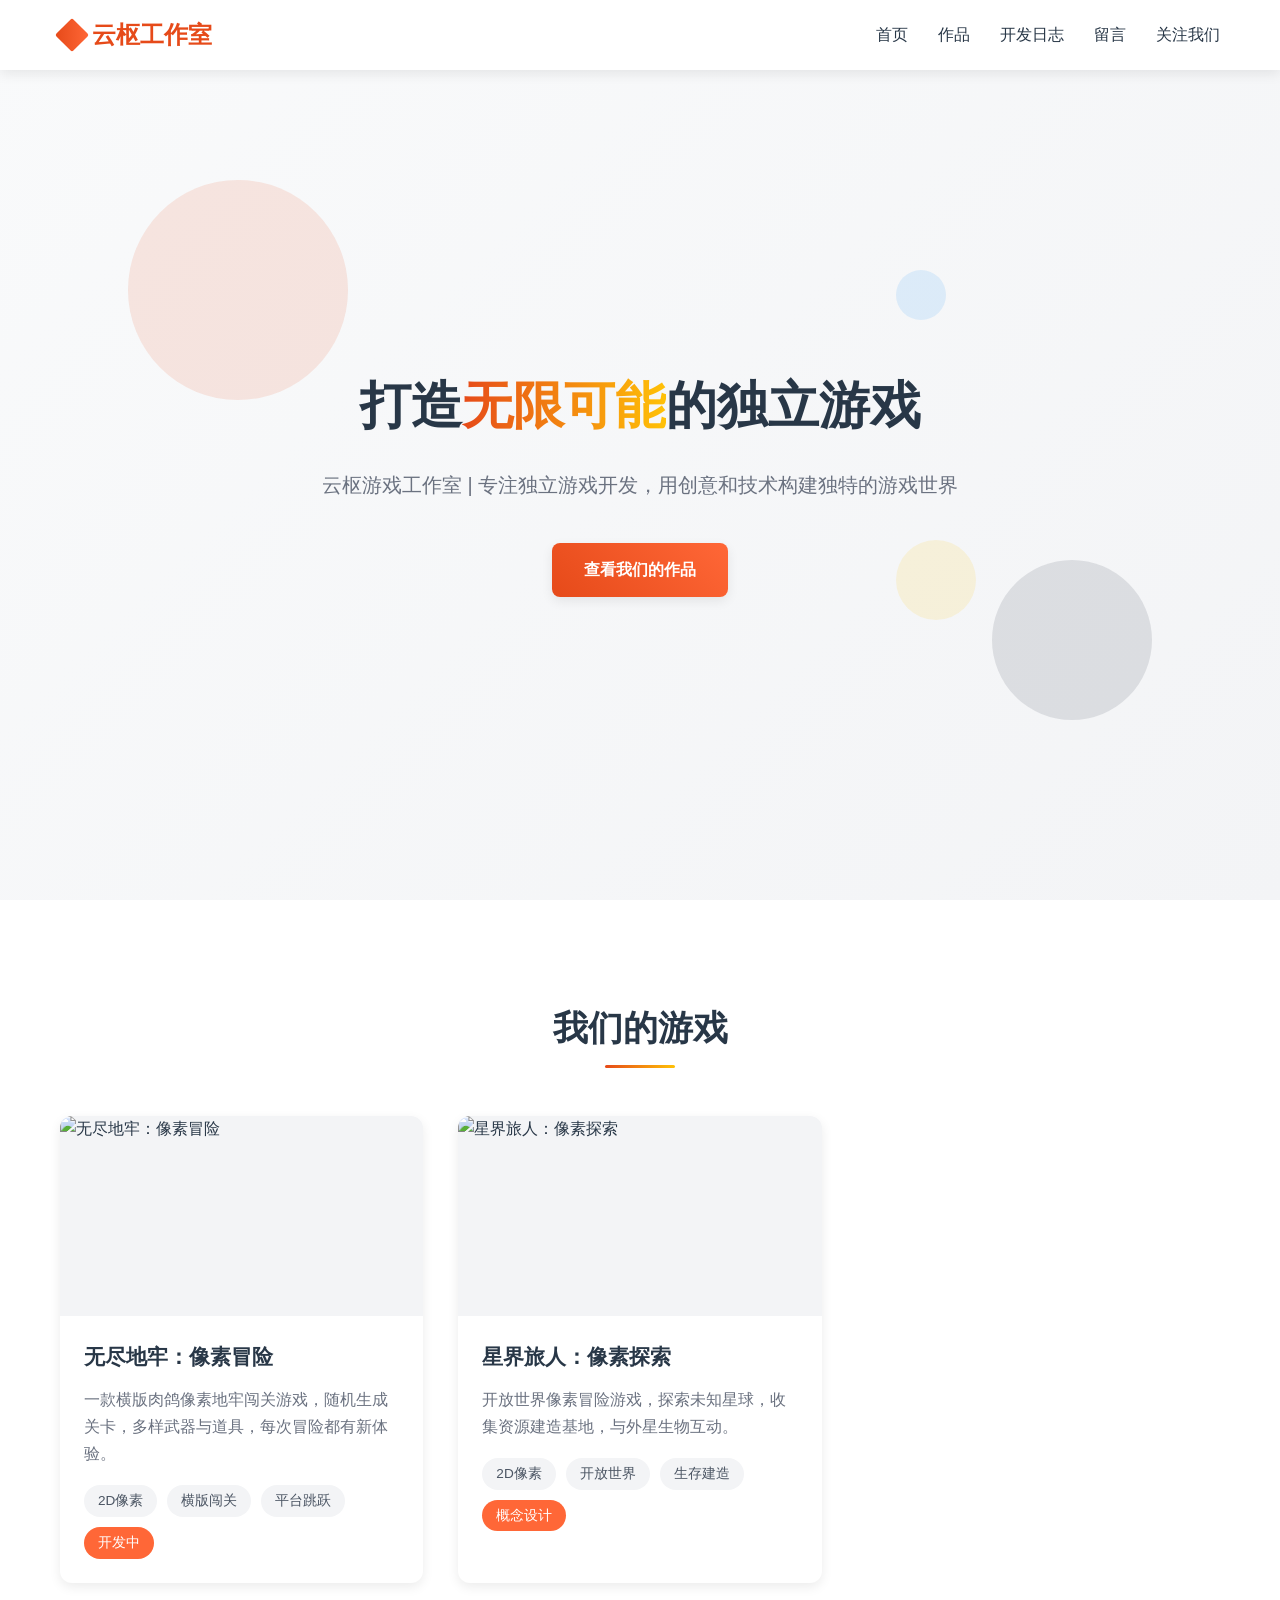
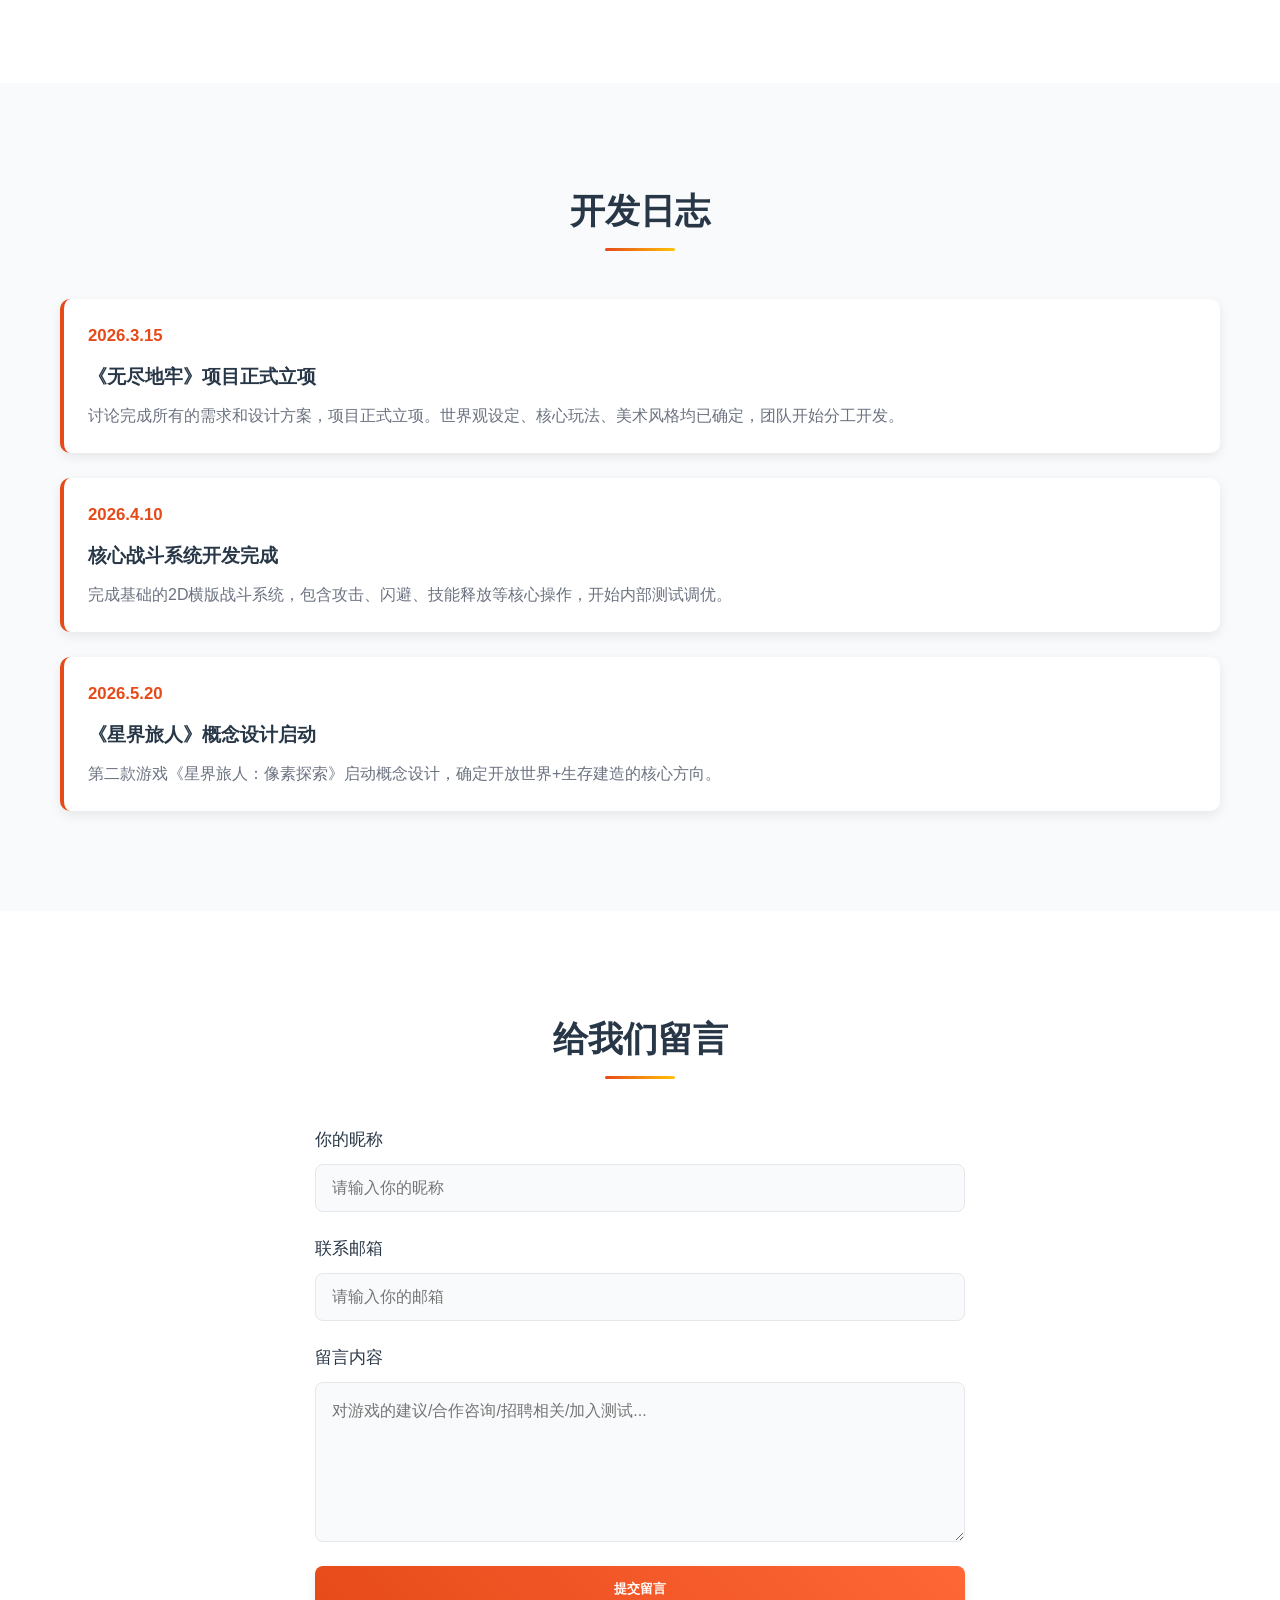
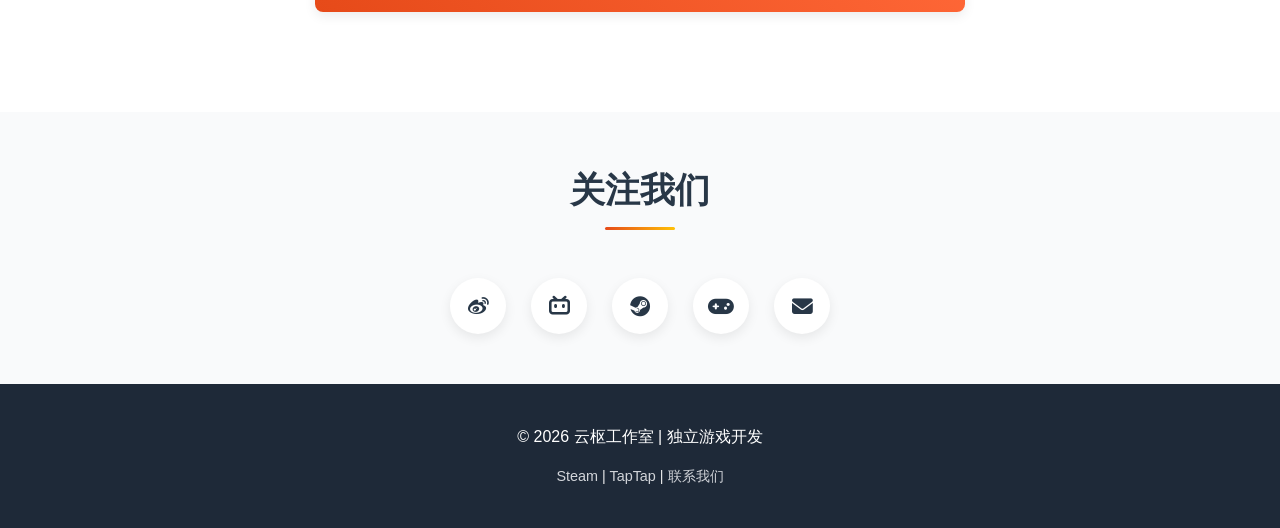
==== index.html @ 40ec86c4 "网站初始框架" ====
<!DOCTYPE html>
<html lang="zh-CN">
<head>
    <meta charset="UTF-8">
    <meta name="viewport" content="width=device-width, initial-scale=1.0">
    <title>云枢游戏工作室</title>
    <!-- 基础样式 + 动效 + 响应式 -->
    <style>
        /* ===================== 1. 通用重置 & 工具类 ===================== */
        * {
            margin: 0;
            padding: 0;
            box-sizing: border-box;
            font-family: 'Inter', 'PingFang SC', 'Microsoft YaHei', sans-serif;
            scroll-behavior: smooth;
        }

        /* 通用工具类 - 便于快速复用 */
        .text-center { text-align: center; }
        .flex-center { display: flex; align-items: center; justify-content: center; }
        .flex-between { display: flex; align-items: center; justify-content: space-between; }
        .gap-8 { gap: 8px; }
        .gap-16 { gap: 16px; }
        .gap-20 { gap: 20px; }
        .gap-30 { gap: 30px; }
        .py-50 { padding: 50px 0; }
        .py-100 { padding: 100px 0; }

        /* ===================== 2. 颜色系统（模块化变量） ===================== */
        :root {
            /* 主色：像素风深灰蓝（更现代） */
            --primary: #283747;
            --primary-light: #394b60;
            --primary-dark: #1e2938;
            
            /* 强调色：珊瑚红（像素风，更柔和不刺眼） */
            --secondary: #e64a19;
            --secondary-light: #ff6737;
            --secondary-dark: #c43a0d;
            
            /* 辅助色（像素风点缀） */
            --accent-yellow: #ffc107;
            --accent-blue: #2196f3;
            
            /* 中性色（梯度更细腻） */
            --light-100: #f9fafb;
            --light-200: #f3f4f6;
            --light-300: #e5e7eb;
            --gray-400: #9ca3af;
            --gray-500: #6b7280;
            --gray-600: #4b5563;
            
            /* 动效 & 阴影 */
            --shadow-sm: 0 2px 8px rgba(0,0,0,0.06);
            --shadow-md: 0 4px 12px rgba(0,0,0,0.08);
            --shadow-lg: 0 8px 24px rgba(0,0,0,0.12);
            --shadow-xl: 0 12px 32px rgba(0,0,0,0.15);
            --transition-fast: all 0.2s cubic-bezier(0.4, 0, 0.2, 1);
            --transition-normal: all 0.3s cubic-bezier(0.4, 0, 0.2, 1);
            --transition-slow: all 0.5s cubic-bezier(0.4, 0, 0.2, 1);
            
            /* 导航栏高度（统一管理） */
            --navbar-height: 70px;
            --navbar-height-scrolled: 60px;
        }

        /* ===================== 3. 基础样式 ===================== */
        body {
            background-color: var(--light-100);
            color: var(--primary);
            line-height: 1.6;
            position: relative;
        }

        a {
            text-decoration: none;
            color: inherit;
            transition: var(--transition-normal);
        }

        .container {
            max-width: 1200px;
            margin: 0 auto;
            padding: 0 20px;
        }

        /* ===================== 4. 导航栏（增强动效） ===================== */
        header nav {
            position: fixed;
            top: 0;
            width: 100%;
            background-color: rgba(255,255,255,0.95);
            backdrop-filter: blur(8px);
            z-index: 999;
            box-shadow: var(--shadow-md);
            height: var(--navbar-height);
            transition: var(--transition-normal);
        }

        nav.scrolled {
            height: var(--navbar-height-scrolled);
            background-color: rgba(255,255,255,0.98);
            box-shadow: var(--shadow-lg);
        }

        .nav-container {
            height: 100%;
            flex-wrap: wrap;
        }

        .logo {
            font-size: 1.5rem;
            font-weight: 700;
            color: var(--secondary);
            display: flex;
            align-items: center;
            gap: 8px;
        }

        /* Logo动效增强：旋转+缩放+颜色渐变 */
        .logo::before {
            content: "";
            display: inline-block;
            width: 24px;
            height: 24px;
            background: linear-gradient(45deg, var(--secondary), var(--secondary-light));
            transform: rotate(45deg);
            transition: var(--transition-slow);
            border-radius: 2px; /* 像素风圆角 */
        }

        .logo:hover::before {
            transform: rotate(90deg) scale(1.15);
            box-shadow: 0 0 10px rgba(230,74,25,0.3);
        }

        .nav-links {
            display: flex;
            gap: 30px;
        }

        .nav-links a {
            font-weight: 500;
            position: relative;
            padding: 4px 0;
        }

        /* 导航链接下划线动效增强 */
        .nav-links a::after {
            content: "";
            position: absolute;
            bottom: -4px;
            left: 0;
            width: 0;
            height: 2px;
            background: linear-gradient(90deg, var(--secondary), var(--accent-yellow));
            transition: var(--transition-normal);
            border-radius: 1px;
        }

        .nav-links a:hover::after {
            width: 100%;
        }

        .menu-toggle {
            display: none;
            font-size: 1.5rem;
            cursor: pointer;
            color: var(--primary);
            transition: var(--transition-fast);
        }

        .menu-toggle:hover {
            color: var(--secondary);
            transform: scale(1.1);
        }

        /* ===================== 5. 英雄区（像素粒子背景+增强动效） ===================== */
        .hero {
            height: 100vh;
            flex-direction: column;
            text-align: center;
            padding-top: var(--navbar-height);
            background: linear-gradient(135deg, var(--light-100) 0%, var(--light-200) 100%);
            position: relative;
            overflow: hidden;
        }

        /* 像素粒子背景（动效增强） */
        .hero::before, .hero::after, .hero .pixel-dot {
            content: "";
            position: absolute;
            border-radius: 50%;
            animation: float 8s ease-in-out infinite;
            opacity: 0.12;
        }

        .hero::before {
            width: 220px;
            height: 220px;
            background-color: var(--secondary);
            top: 20%;
            left: 10%;
        }

        .hero::after {
            width: 160px;
            height: 160px;
            background-color: var(--primary);
            bottom: 20%;
            right: 10%;
            animation-duration: 10s;
            animation-direction: reverse;
        }

        /* 新增像素点装饰 */
        .hero .pixel-dot {
            width: 80px;
            height: 80px;
            background-color: var(--accent-yellow);
            top: 60%;
            left: 70%;
            animation-duration: 7s;
        }

        .hero .pixel-dot:nth-child(2) {
            width: 50px;
            height: 50px;
            background-color: var(--accent-blue);
            top: 30%;
            right: 20%;
            animation-duration: 9s;
        }

        @keyframes float {
            0%, 100% { transform: translateY(0) rotate(0deg); }
            50% { transform: translateY(-25px) rotate(5deg); }
        }

        .hero-content {
            max-width: 800px;
            z-index: 1;
            animation: fadeUp 1.2s ease-out;
            padding: 0 20px;
        }

        @keyframes fadeUp {
            from { opacity: 0; transform: translateY(40px); }
            to { opacity: 1; transform: translateY(0); }
        }

        .hero h1 {
            font-size: 3.2rem;
            margin-bottom: 20px;
            color: var(--primary);
            position: relative;
        }

        /* 标题文字渐变 */
        .hero h1 span {
            background: linear-gradient(90deg, var(--secondary), var(--accent-yellow));
            -webkit-background-clip: text;
            background-clip: text;
            color: transparent;
        }

        .hero p {
            font-size: 1.25rem;
            color: var(--gray-500);
            margin-bottom: 40px;
            line-height: 1.8;
        }

        /* 按钮动效增强（脉冲+3D hover） */
        .btn {
            display: inline-block;
            padding: 14px 32px;
            background: linear-gradient(45deg, var(--secondary), var(--secondary-light));
            color: white;
            border-radius: 8px;
            font-weight: 600;
            box-shadow: var(--shadow-md);
            transition: var(--transition-normal);
            border: none;
            cursor: pointer;
            position: relative;
            overflow: hidden;
        }

        /* 按钮脉冲动效（可选激活） */
        .btn.pulse {
            animation: pulse 2s infinite;
        }

        @keyframes pulse {
            0% { box-shadow: 0 0 0 0 rgba(230,74,25,0.4); }
            70% { box-shadow: 0 0 0 15px rgba(230,74,25,0); }
            100% { box-shadow: 0 0 0 0 rgba(230,74,25,0); }
        }

        .btn:hover {
            transform: translateY(-4px) scale(1.02);
            box-shadow: var(--shadow-xl);
            background: linear-gradient(45deg, var(--secondary-dark), var(--secondary));
        }

        .btn:active {
            transform: translateY(-2px);
            box-shadow: var(--shadow-lg);
        }

        /* ===================== 6. 作品展示（3D卡片动效） ===================== */
        .works {
            background-color: white;
        }

        .section-title {
            text-align: center;
            margin-bottom: 60px;
            font-size: 2.2rem;
            position: relative;
            color: var(--primary);
        }

        .section-title::after {
            content: "";
            position: absolute;
            bottom: -12px;
            left: 50%;
            transform: translateX(-50%);
            width: 70px;
            height: 3px;
            background: linear-gradient(90deg, var(--secondary), var(--accent-yellow));
            border-radius: 2px;
        }

        .works-grid {
            display: grid;
            grid-template-columns: repeat(auto-fill, minmax(350px, 1fr));
            gap: 35px;
        }

        /* 3D卡片hover动效 */
        .work-card {
            background-color: white;
            border-radius: 12px;
            overflow: hidden;
            box-shadow: var(--shadow-md);
            transition: var(--transition-slow);
            cursor: pointer;
            transform-style: preserve-3d;
            perspective: 1000px;
        }

        .work-card:hover {
            transform: translateY(-10px) rotateY(5deg) rotateX(2deg);
            box-shadow: var(--shadow-xl);
        }

        .work-img {
            width: 100%;
            height: 200px;
            background-color: var(--light-200);
            overflow: hidden;
            position: relative;
        }

        .work-img img {
            width: 100%;
            height: 100%;
            object-fit: cover;
            transition: var(--transition-slow);
        }

        .work-card:hover .work-img img {
            transform: scale(1.08) rotate(1deg);
        }

        /* 图片悬停遮罩 */
        .work-img::after {
            content: "";
            position: absolute;
            top: 0;
            left: 0;
            width: 100%;
            height: 100%;
            background: linear-gradient(to bottom, transparent 0%, rgba(0,0,0,0.1) 100%);
            opacity: 0;
            transition: var(--transition-normal);
        }

        .work-card:hover .work-img::after {
            opacity: 1;
        }

        .work-info {
            padding: 24px;
        }

        .work-info h3 {
            font-size: 1.3rem;
            margin-bottom: 12px;
            color: var(--primary);
        }

        .work-info p {
            color: var(--gray-500);
            margin-bottom: 18px;
            line-height: 1.7;
        }

        .work-tags {
            display: flex;
            gap: 10px;
            flex-wrap: wrap;
        }

        .tag {
            padding: 5px 14px;
            background-color: var(--light-200);
            border-radius: 20px;
            font-size: 0.85rem;
            color: var(--gray-600);
            transition: var(--transition-fast);
        }

        .tag.active {
            background-color: var(--secondary-light);
            color: white;
        }

        .work-card:hover .tag {
            background-color: var(--light-300);
        }

        .work-card:hover .tag.active {
            background-color: var(--secondary);
        }

        /* ===================== 7. 模态框（缩放+淡入动效） ===================== */
        .modal {
            position: fixed;
            top: 0;
            left: 0;
            width: 100%;
            height: 100%;
            background-color: rgba(0,0,0,0.85);
            z-index: 1000;
            display: none;
            align-items: center;
            justify-content: center;
            padding: 20px;
            backdrop-filter: blur(2px);
        }

        .modal.active {
            display: flex;
            animation: fadeIn 0.4s ease-out;
        }

        @keyframes fadeIn {
            from { opacity: 0; }
            to { opacity: 1; }
        }

        .modal-content {
            background-color: white;
            border-radius: 12px;
            max-width: 900px;
            width: 100%;
            max-height: 90vh;
            overflow-y: auto;
            padding: 30px;
            position: relative;
            transform: scale(0.95);
            opacity: 0;
            transition: var(--transition-normal);
        }

        .modal.active .modal-content {
            transform: scale(1);
            opacity: 1;
        }

        .close-modal {
            position: absolute;
            top: 20px;
            right: 20px;
            font-size: 1.5rem;
            cursor: pointer;
            color: var(--gray-500);
            transition: var(--transition-fast);
            width: 36px;
            height: 36px;
            border-radius: 50%;
            display: flex;
            align-items: center;
            justify-content: center;
        }

        .close-modal:hover {
            color: white;
            background-color: var(--secondary);
            transform: rotate(90deg) scale(1.1);
        }

        .modal-header {
            margin-bottom: 20px;
            padding-bottom: 10px;
            border-bottom: 1px solid var(--light-300);
        }

        .modal-body {
            display: grid;
            grid-template-columns: 1fr 1fr;
            gap: 30px;
            margin-bottom: 20px;
        }

        .modal-img {
            width: 100%;
            height: 300px;
            border-radius: 8px;
            overflow: hidden;
            box-shadow: var(--shadow-md);
        }

        .modal-img img {
            width: 100%;
            height: 100%;
            object-fit: cover;
            transition: var(--transition-slow);
        }

        .modal-content:hover .modal-img img {
            transform: scale(1.03);
        }

        .modal-desc h4 {
            margin-bottom: 15px;
            font-size: 1.2rem;
            color: var(--primary);
        }

        .modal-desc ul {
            margin: 15px 0 15px 20px;
            color: var(--gray-500);
            line-height: 1.8;
        }

        .modal-desc p {
            color: var(--gray-500);
            line-height: 1.7;
        }

        .modal-links {
            display: flex;
            gap: 15px;
            margin-top: 20px;
            flex-wrap: wrap;
        }

        .modal-links a {
            display: flex;
            align-items: center;
            gap: 8px;
            padding: 10px 20px;
            border: 1px solid var(--secondary);
            border-radius: 8px;
            color: var(--secondary);
            transition: var(--transition-normal);
        }

        .modal-links a:hover {
            background: linear-gradient(45deg, var(--secondary), var(--secondary-light));
            color: white;
            transform: translateY(-2px);
            box-shadow: var(--shadow-md);
        }

        .modal-footer {
            padding-top: 20px;
            border-top: 1px solid var(--light-300);
            color: var(--gray-500);
        }

        /* ===================== 8. 开发日志（增强滚动动效） ===================== */
        .dev-log {
            background-color: var(--light-100);
        }

        .log-list {
            display: flex;
            flex-direction: column;
            gap: 25px;
        }

        .log-item {
            background-color: white;
            padding: 24px;
            border-radius: 10px;
            box-shadow: var(--shadow-md);
            opacity: 0;
            transform: translateY(30px) scale(0.98);
            transition: var(--transition-slow);
            border-left: 4px solid transparent;
        }

        .log-item.visible {
            opacity: 1;
            transform: translateY(0) scale(1);
            border-left-color: var(--secondary);
        }

        .log-date {
            color: var(--secondary);
            font-weight: 600;
            margin-bottom: 12px;
            font-size: 1.05rem;
        }

        .log-item h3 {
            margin-bottom: 10px;
            color: var(--primary);
        }

        .log-item p {
            color: var(--gray-500);
            line-height: 1.7;
        }

        /* ===================== 9. 留言区（增强表单动效） ===================== */
        .contact {
            background-color: white;
        }

        .contact-form {
            max-width: 650px;
            margin: 0 auto;
            display: flex;
            flex-direction: column;
            gap: 24px;
        }

        .form-group {
            display: flex;
            flex-direction: column;
            gap: 10px;
        }

        .form-group label {
            font-weight: 500;
            color: var(--primary);
            font-size: 1.05rem;
        }

        .form-group input,
        .form-group textarea {
            padding: 14px 16px;
            border: 1px solid var(--light-300);
            border-radius: 8px;
            font-size: 1rem;
            transition: var(--transition-normal);
            background-color: var(--light-100);
        }

        .form-group input:focus,
        .form-group textarea:focus {
            outline: none;
            border-color: var(--secondary);
            box-shadow: 0 0 0 4px rgba(230,74,25,0.1);
            transform: translateY(-2px);
            background-color: white;
        }

        .form-group textarea {
            min-height: 160px;
            resize: vertical;
            line-height: 1.7;
        }

        /* ===================== 10. 社媒链接（增强动效） ===================== */
        .social {
            background-color: var(--light-100);
        }

        .social-links {
            display: flex;
            justify-content: center;
            gap: 25px;
            margin-top: 35px;
            flex-wrap: wrap;
        }

        .social-link {
            display: flex;
            align-items: center;
            justify-content: center;
            width: 56px;
            height: 56px;
            border-radius: 50%;
            background-color: white;
            box-shadow: var(--shadow-md);
            transition: var(--transition-slow);
            font-size: 1.3rem;
            color: var(--primary);
            position: relative;
            overflow: hidden;
        }

        /* 社媒图标hover动效：旋转+缩放+渐变背景 */
        .social-link:hover {
            transform: scale(1.15) rotate(10deg);
            box-shadow: var(--shadow-lg);
            color: white;
        }

        .social-link::before {
            content: "";
            position: absolute;
            top: 0;
            left: 0;
            width: 100%;
            height: 100%;
            background: linear-gradient(45deg, var(--secondary), var(--accent-yellow));
            opacity: 0;
            transition: var(--transition-fast);
            z-index: -1;
        }

        .social-link:hover::before {
            opacity: 1;
        }

        /* 不同平台自定义颜色 */
        .social-link[title="微博"]:hover::before { background: linear-gradient(45deg, #e6162d, #ff8a00); }
        .social-link[title="B站"]:hover::before { background: linear-gradient(45deg, #fb7299, #fdb062); }
        .social-link[title="Steam"]:hover::before { background: linear-gradient(45deg, #1b2838, #66c0f4); }
        .social-link[title="TapTap"]:hover::before { background: linear-gradient(45deg, #25b864, #1e88e5); }
        .social-link[title="邮箱"]:hover::before { background: linear-gradient(45deg, #4285f4, #ea4335); }

        /* ===================== 11. 页脚（优化样式） ===================== */
        footer {
            padding: 40px 0;
            background-color: var(--primary-dark);
            color: white;
            text-align: center;
        }

        footer a {
            color: var(--light-300);
            transition: var(--transition-fast);
        }

        footer a:hover {
            color: var(--secondary);
            text-decoration: underline;
        }

        footer p {
            margin-bottom: 12px;
        }

        footer .footer-links {
            margin-top: 15px;
            font-size: 0.9rem;
            opacity: 0.9;
        }

        /* ===================== 12. 滚动渐入通用类 ===================== */
        .fade-in {
            opacity: 0;
            transform: translateY(40px) scale(0.98);
            transition: var(--transition-slow);
        }

        .fade-in.visible {
            opacity: 1;
            transform: translateY(0) scale(1);
        }

        /* ===================== 13. 响应式适配（多断点优化） ===================== */
        /* 平板端（768-1024px） */
        @media (max-width: 1024px) {
            .works-grid {
                grid-template-columns: repeat(auto-fill, minmax(300px, 1fr));
            }
            
            .modal-body {
                grid-template-columns: 1fr;
            }
            
            .modal-img {
                height: 250px;
            }
            
            .hero h1 {
                font-size: 2.8rem;
            }
        }

        /* 移动端（≤768px） */
        @media (max-width: 768px) {
            .nav-links {
                position: fixed;
                top: var(--navbar-height);
                left: -100%;
                width: 100%;
                height: calc(100vh - var(--navbar-height));
                background-color: white;
                flex-direction: column;
                align-items: center;
                justify-content: center;
                gap: 40px;
                transition: var(--transition-normal);
                box-shadow: var(--shadow-lg);
                z-index: 998;
            }

            .nav-links.active {
                left: 0;
            }

            .menu-toggle {
                display: block;
            }

            .hero h1 {
                font-size: 2.2rem;
            }

            .hero p {
                font-size: 1.1rem;
            }

            .works-grid {
                grid-template-columns: 1fr;
            }

            .section-title {
                font-size: 1.8rem;
            }

            .work-info {
                padding: 20px;
            }

            .modal-content {
                padding: 20px;
            }

            .social-link {
                width: 50px;
                height: 50px;
                font-size: 1.2rem;
            }
        }

        /* 小屏移动端（≤480px） */
        @media (max-width: 480px) {
            .hero h1 {
                font-size: 1.8rem;
            }
            
            .btn {
                padding: 12px 24px;
                font-size: 0.95rem;
            }
            
            .form-group input,
            .form-group textarea {
                padding: 12px 14px;
            }
            
            .social-links {
                gap: 15px;
            }
        }
    </style>
    <!-- 引入字体图标 -->
    <link rel="stylesheet" href="https://cdn.bootcdn.net/ajax/libs/font-awesome/6.4.0/css/all.min.css">
</head>
<body>
    <!-- 语义化头部 -->
    <header>
        <!-- 导航栏 -->
        <nav id="navbar">
            <div class="container nav-container flex-between">
                <a href="#" class="logo">云枢工作室</a>
                <div class="menu-toggle" id="menuToggle">
                    <i class="fas fa-bars"></i>
                </div>
                <div class="nav-links" id="navLinks">
                    <a href="#home">首页</a>
                    <a href="#works">作品</a>
                    <a href="#log">开发日志</a>
                    <a href="#contact">留言</a>
                    <a href="#social">关注我们</a>
                </div>
            </div>
        </nav>
    </header>

    <!-- 主内容区 -->
    <main>
        <!-- 英雄区 -->
        <section class="hero flex-center" id="home">
            <div class="pixel-dot"></div>
            <div class="pixel-dot"></div>
            <div class="container">
                <div class="hero-content">
                    <h1>打造<span>无限可能</span>的独立游戏</h1>
                    <p>云枢游戏工作室 | 专注独立游戏开发，用创意和技术构建独特的游戏世界</p>
                    <a href="#works" class="btn pulse">查看我们的作品</a>
                </div>
            </div>
        </section>

        <!-- 作品展示 -->
        <section class="works py-100 fade-in" id="works">
            <div class="container">
                <h2 class="section-title">我们的游戏</h2>
                <div class="works-grid">
                    <!-- 游戏卡片（模块化结构，便于复用） -->
                    <div class="work-card" data-modal-target="gameModal">
                        <div class="work-img">
                            <img src="https://picsum.photos/600/400?random=1" alt="无尽地牢：像素冒险">
                        </div>
                        <div class="work-info">
                            <h3>无尽地牢：像素冒险</h3>
                            <p>一款横版肉鸽像素地牢闯关游戏，随机生成关卡，多样武器与道具，每次冒险都有新体验。</p>
                            <div class="work-tags">
                                <span class="tag">2D像素</span>
                                <span class="tag">横版闯关</span>
                                <span class="tag">平台跳跃</span>
                                <span class="tag active">开发中</span>
                            </div>
                        </div>
                    </div>

                    <!-- 可快速添加新游戏卡片（示例） -->
                    <div class="work-card" data-modal-target="gameModal2">
                        <div class="work-img">
                            <img src="https://picsum.photos/600/400?random=2" alt="星界旅人：像素探索">
                        </div>
                        <div class="work-info">
                            <h3>星界旅人：像素探索</h3>
                            <p>开放世界像素冒险游戏，探索未知星球，收集资源建造基地，与外星生物互动。</p>
                            <div class="work-tags">
                                <span class="tag">2D像素</span>
                                <span class="tag">开放世界</span>
                                <span class="tag">生存建造</span>
                                <span class="tag active">概念设计</span>
                            </div>
                        </div>
                    </div>
                </div>
            </div>
        </section>

        <!-- 作品详情模态框（主游戏） -->
        <div class="modal" id="gameModal">
            <div class="modal-content">
                <span class="close-modal" data-modal-close="gameModal"><i class="fas fa-times"></i></span>
                <div class="modal-header">
                    <h2>无尽地牢：像素冒险</h2>
                </div>
                <div class="modal-body">
                    <div class="modal-img">
                        <img src="https://picsum.photos/800/500?random=2" alt="游戏详情图">
                    </div>
                    <div class="modal-desc">
                        <h4>游戏介绍</h4>
                        <p>《无尽地牢：像素冒险》是我们首款独立开发的2D像素横版肉鸽地牢闯关游戏，核心玩法包含：</p>
                        <ul>
                            <li>随机生成的地牢关卡，每局体验不同</li>
                            <li>数十种像素风格武器与道具组合</li>
                            <li>高自由度的角色养成系统</li>
                            <li>极具挑战性的BOSS战</li>
                            <li>像素风美术，复古与现代结合的视觉体验</li>
                        </ul>
                        <p>当前状态：核心玩法开发中，预计2026年Q4开启封闭测试</p>
                        <div class="modal-links">
                            <a href="https://store.steampowered.com/" target="_blank"><i class="fab fa-steam"></i> Steam预约</a>
                            <a href="https://www.taptap.com/" target="_blank"><i class="fas fa-mobile-alt"></i> TapTap预约</a>
                        </div>
                    </div>
                </div>
                <div class="modal-footer">
                    <p>© 2026 云枢工作室 保留所有权利</p>
                </div>
            </div>
        </div>

        <!-- 作品详情模态框（第二款游戏，示例） -->
        <div class="modal" id="gameModal2">
            <div class="modal-content">
                <span class="close-modal" data-modal-close="gameModal2"><i class="fas fa-times"></i></span>
                <div class="modal-header">
                    <h2>星界旅人：像素探索</h2>
                </div>
                <div class="modal-body">
                    <div class="modal-img">
                        <img src="https://picsum.photos/800/500?random=3" alt="游戏详情图">
                    </div>
                    <div class="modal-desc">
                        <h4>游戏介绍</h4>
                        <p>《星界旅人：像素探索》是一款开放世界像素生存冒险游戏，核心玩法包含：</p>
                        <ul>
                            <li> procedurally generated 星球地形，每个星球独一无二</li>
                            <li>资源收集与基地建造，自定义你的星际家园</li>
                            <li>外星生物生态系统，友好/敌对生物互动</li>
                            <li>多人联机合作，与好友一起探索宇宙</li>
                        </ul>
                        <p>当前状态：概念设计阶段，正在进行核心玩法验证</p>
                        <div class="modal-links">
                            <a href="#" target="_blank"><i class="fas fa-envelope"></i> 预约测试</a>
                            <a href="#" target="_blank"><i class="fab fa-github"></i> 开发进度</a>
                        </div>
                    </div>
                </div>
                <div class="modal-footer">
                    <p>© 2026 云枢工作室 保留所有权利</p>
                </div>
            </div>
        </div>

        <!-- 开发日志 -->
        <section class="dev-log py-100 fade-in" id="log">
            <div class="container">
                <h2 class="section-title">开发日志</h2>
                <div class="log-list">
                    <!-- 日志项1 -->
                    <div class="log-item">
                        <div class="log-date">2026.3.15</div>
                        <h3>《无尽地牢》项目正式立项</h3>
                        <p>讨论完成所有的需求和设计方案，项目正式立项。世界观设定、核心玩法、美术风格均已确定，团队开始分工开发。</p>
                    </div>
                    <!-- 日志项2 -->
                    <div class="log-item">
                        <div class="log-date">2026.4.10</div>
                        <h3>核心战斗系统开发完成</h3>
                        <p>完成基础的2D横版战斗系统，包含攻击、闪避、技能释放等核心操作，开始内部测试调优。</p>
                    </div>
                    <!-- 日志项3 -->
                    <div class="log-item">
                        <div class="log-date">2026.5.20</div>
                        <h3>《星界旅人》概念设计启动</h3>
                        <p>第二款游戏《星界旅人：像素探索》启动概念设计，确定开放世界+生存建造的核心方向。</p>
                    </div>
                </div>
            </div>
        </section>

        <!-- 留言区 -->
        <section class="contact py-100 fade-in" id="contact">
            <div class="container">
                <h2 class="section-title">给我们留言</h2>
                <form class="contact-form" id="contactForm">
                    <div class="form-group">
                        <label for="name">你的昵称</label>
                        <input type="text" id="name" placeholder="请输入你的昵称" required>
                    </div>
                    <div class="form-group">
                        <label for="email">联系邮箱</label>
                        <input type="email" id="email" placeholder="请输入你的邮箱" required>
                    </div>
                    <div class="form-group">
                        <label for="message">留言内容</label>
                        <textarea id="message" placeholder="对游戏的建议/合作咨询/招聘相关/加入测试..." required></textarea>
                    </div>
                    <button type="submit" class="btn">提交留言</button>
                </form>
            </div>
        </section>

        <!-- 社媒/平台链接 -->
        <section class="social py-50 fade-in" id="social">
            <div class="container">
                <h2 class="section-title">关注我们</h2>
                <div class="social-links">
                    <a href="#" class="social-link" title="微博"><i class="fab fa-weibo"></i></a>
                    <a href="#" class="social-link" title="B站"><i class="fab fa-bilibili"></i></a>
                    <a href="#" class="social-link" title="Steam"><i class="fab fa-steam"></i></a>
                    <a href="#" class="social-link" title="TapTap"><i class="fas fa-gamepad"></i></a>
                    <a href="#" class="social-link" title="邮箱"><i class="fas fa-envelope"></i></a>
                </div>
            </div>
        </section>
    </main>

    <!-- 页脚 -->
    <footer>
        <div class="container">
            <p>© 2026 云枢工作室 | 独立游戏开发</p>
            <div class="footer-links">
                <a href="https://store.steampowered.com/" target="_blank">Steam</a> | 
                <a href="https://www.taptap.com/" target="_blank">TapTap</a> |
                <a href="#contact">联系我们</a>
            </div>
        </div>
    </footer>

    <!-- JS交互逻辑（模块化拆分） -->
    <script>
        // ===================== 工具函数 =====================
        // 防抖函数（优化滚动性能）
        function debounce(func, wait = 100) {
            let timeout;
            return function(...args) {
                clearTimeout(timeout);
                timeout = setTimeout(() => func.apply(this, args), wait);
            };
        }

        // ===================== 导航栏功能 =====================
        // 移动端菜单切换
        const menuToggle = document.getElementById('menuToggle');
        const navLinks = document.getElementById('navLinks');
        const navbar = document.getElementById('navbar');

        menuToggle.addEventListener('click', () => {
            navLinks.classList.toggle('active');
            // 切换图标
            const icon = menuToggle.querySelector('i');
            icon.classList.toggle('fa-bars');
            icon.classList.toggle('fa-times');
            // 禁止/恢复背景滚动
            document.body.style.overflow = navLinks.classList.contains('active') ? 'hidden' : 'auto';
        });

        // 导航栏滚动效果（防抖）
        window.addEventListener('scroll', debounce(() => {
            if (window.scrollY > 50) {
                navbar.classList.add('scrolled');
            } else {
                navbar.classList.remove('scrolled');
            }
        }));

        // 点击导航链接关闭移动端菜单
        document.querySelectorAll('.nav-links a').forEach(link => {
            link.addEventListener('click', () => {
                navLinks.classList.remove('active');
                menuToggle.querySelector('i').classList.replace('fa-times', 'fa-bars');
                document.body.style.overflow = 'auto';
            });
        });

        // ===================== 模态框功能（通用化，支持多模态框） =====================
        // 打开模态框
        document.querySelectorAll('.work-card').forEach(card => {
            card.addEventListener('click', () => {
                const modalId = card.dataset.modalTarget;
                const modal = document.getElementById(modalId);
                modal.classList.add('active');
                document.body.style.overflow = 'hidden';
            });
        });

        // 关闭模态框
        document.querySelectorAll('.close-modal').forEach(btn => {
            btn.addEventListener('click', () => {
                const modalId = btn.dataset.modalClose;
                const modal = document.getElementById(modalId);
                modal.classList.remove('active');
                document.body.style.overflow = 'auto';
            });
        });

        // 点击模态框外部关闭
        document.querySelectorAll('.modal').forEach(modal => {
            modal.addEventListener('click', (e) => {
                if (e.target === modal) {
                    modal.classList.remove('active');
                    document.body.style.overflow = 'auto';
                }
            });
        });

        // ESC键关闭模态框
        document.addEventListener('keydown', (e) => {
            if (e.key === 'Escape') {
                document.querySelectorAll('.modal.active').forEach(modal => {
                    modal.classList.remove('active');
                    document.body.style.overflow = 'auto';
                });
            }
        });

        // ===================== 滚动渐入动效 =====================
        const fadeElements = document.querySelectorAll('.fade-in, .log-item');
        const observer = new IntersectionObserver((entries) => {
            entries.forEach(entry => {
                if (entry.isIntersecting) {
                    entry.target.classList.add('visible');
                    // 只观察一次，优化性能
                    observer.unobserve(entry.target);
                }
            });
        }, { 
            threshold: 0.1,
            rootMargin: '0px 0px -50px 0px' // 提前触发
        });

        fadeElements.forEach(el => observer.observe(el));

        // ===================== 表单提交 =====================
        const contactForm = document.getElementById('contactForm');
        contactForm.addEventListener('submit', (e) => {
            e.preventDefault();
            // 模拟提交成功
            alert('留言提交成功！我们会在1-3个工作日内回复你～');
            contactForm.reset();
            // 可选：添加提交成功的动效
            const submitBtn = contactForm.querySelector('.btn');
            submitBtn.textContent = '提交成功！';
            submitBtn.style.background = 'linear-gradient(45deg, #25b864, #1e88e5)';
            setTimeout(() => {
                submitBtn.textContent = '提交留言';
                submitBtn.style.background = '';
            }, 2000);
        });

        // ===================== 修复锚点跳转被导航栏遮挡 =====================
        document.querySelectorAll('a[href^="#"]').forEach(anchor => {
            anchor.addEventListener('click', function(e) {
                e.preventDefault();
                const targetId = this.getAttribute('href');
                if (targetId === '#') return;
                
                const targetElement = document.querySelector(targetId);
                if (targetElement) {
                    // 计算偏移量（导航栏高度）
                    const navbarHeight = parseInt(getComputedStyle(document.documentElement).getPropertyValue('--navbar-height-scrolled'));
                    const targetPosition = targetElement.getBoundingClientRect().top + window.pageYOffset - navbarHeight;
                    
                    // 平滑滚动
                    window.scrollTo({
                        top: targetPosition,
                        behavior: 'smooth'
                    });
                }
            });
        });
    </script>
</body>
</html>
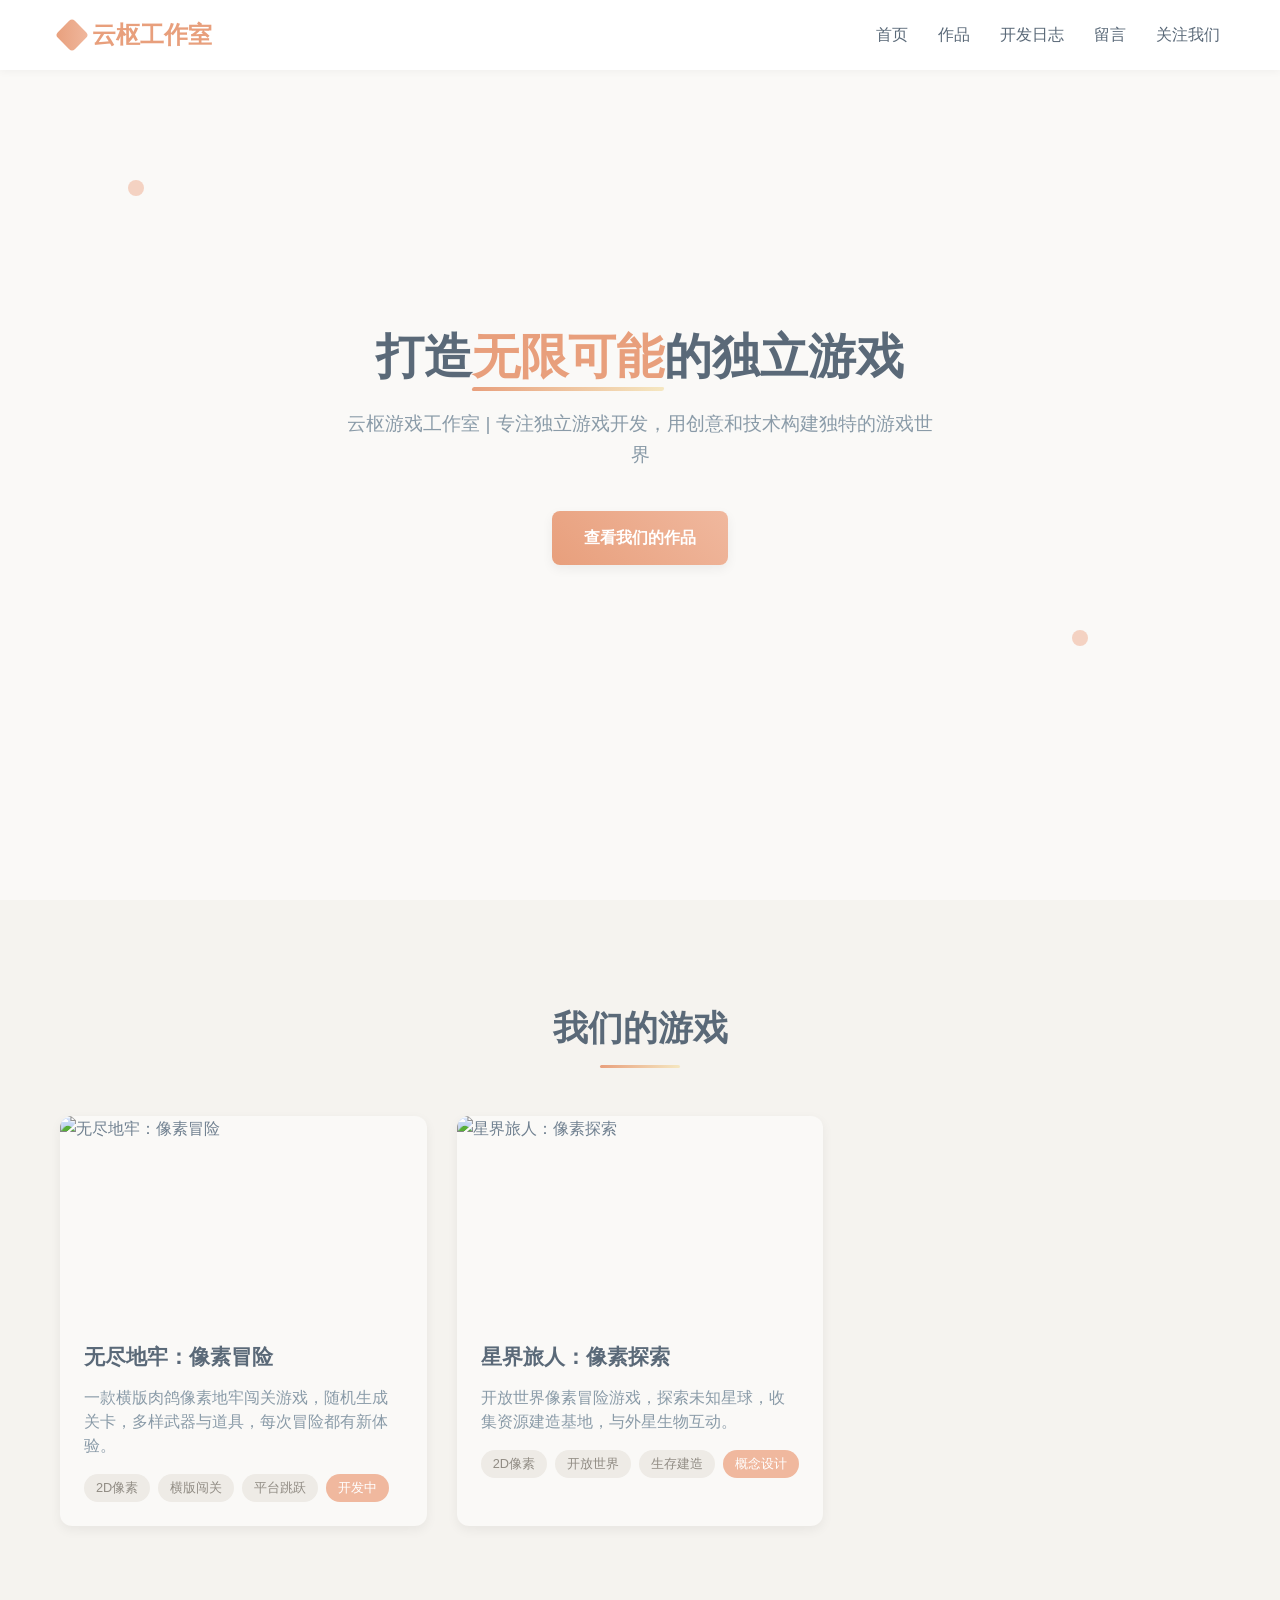
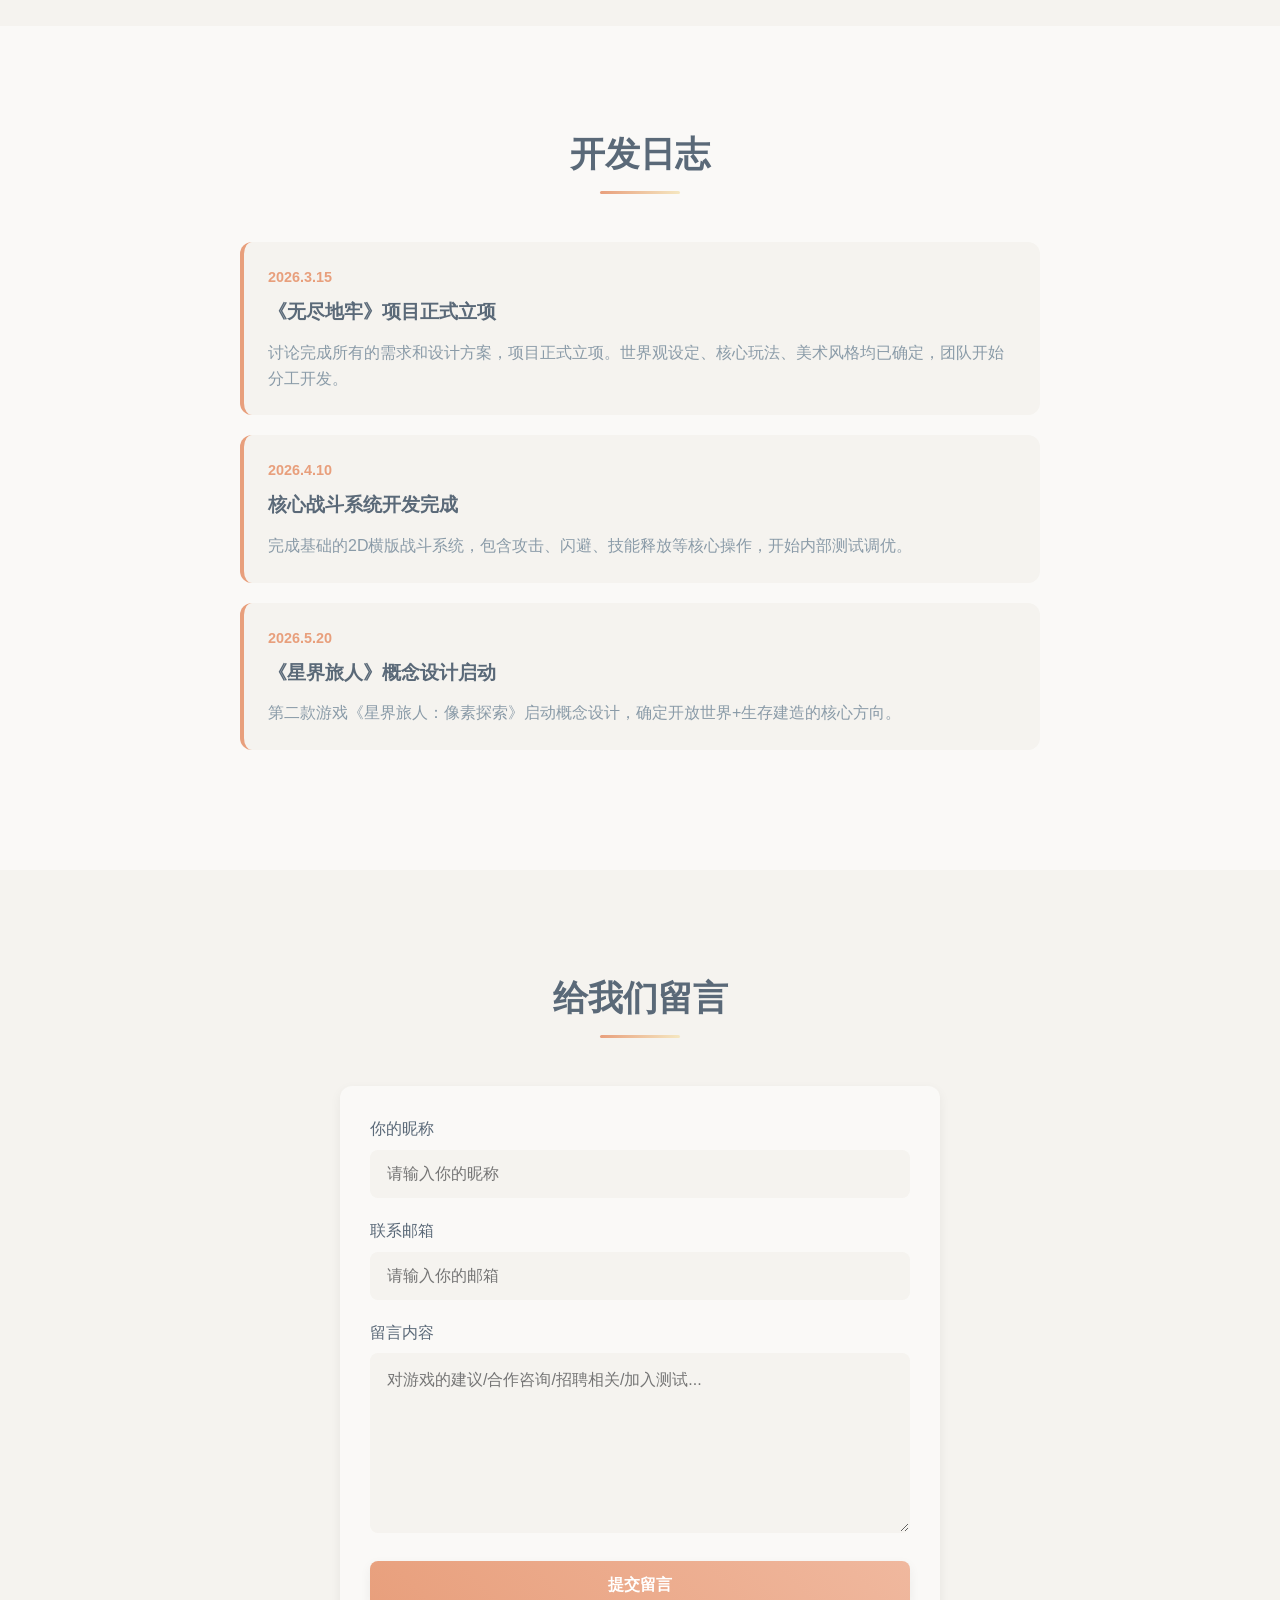
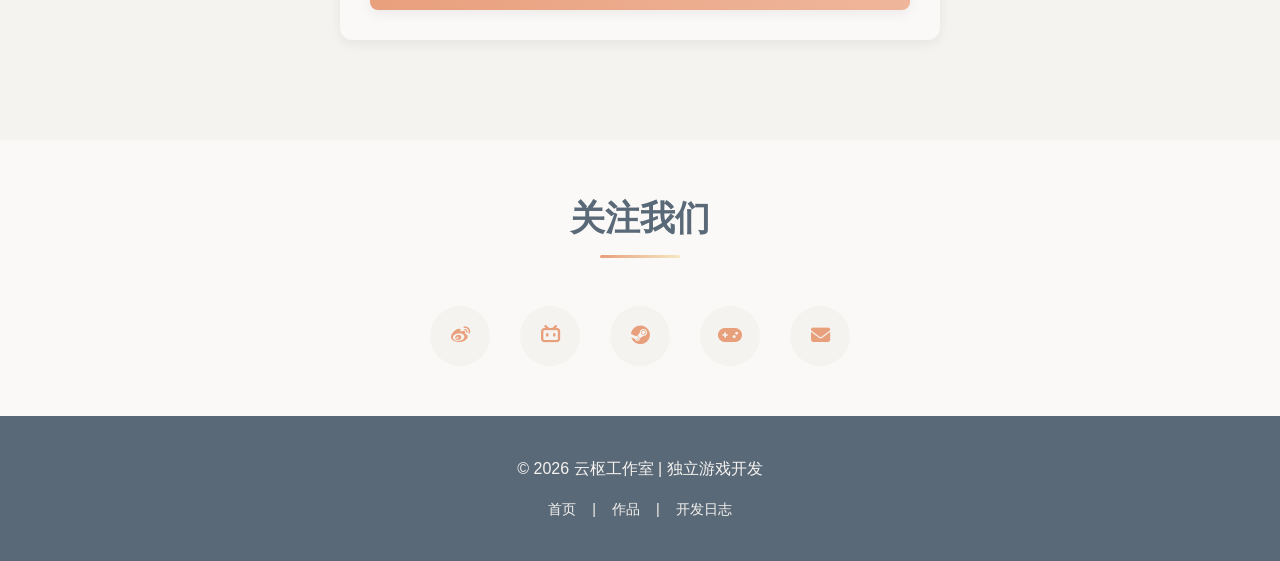
==== commit 1469f927: "第二次上传：优化颜色、动效等" ====
--- a/index.html
+++ b/index.html
@@ -1,1248 +1,237 @@
 <!DOCTYPE html>
 <html lang="zh-CN">
 <head>
-    <meta charset="UTF-8">
-    <meta name="viewport" content="width=device-width, initial-scale=1.0">
-    <title>云枢游戏工作室</title>
-    <!-- 基础样式 + 动效 + 响应式 -->
-    <style>
-        /* ===================== 1. 通用重置 & 工具类 ===================== */
-        * {
-            margin: 0;
-            padding: 0;
-            box-sizing: border-box;
-            font-family: 'Inter', 'PingFang SC', 'Microsoft YaHei', sans-serif;
-            scroll-behavior: smooth;
-        }
-
-        /* 通用工具类 - 便于快速复用 */
-        .text-center { text-align: center; }
-        .flex-center { display: flex; align-items: center; justify-content: center; }
-        .flex-between { display: flex; align-items: center; justify-content: space-between; }
-        .gap-8 { gap: 8px; }
-        .gap-16 { gap: 16px; }
-        .gap-20 { gap: 20px; }
-        .gap-30 { gap: 30px; }
-        .py-50 { padding: 50px 0; }
-        .py-100 { padding: 100px 0; }
-
-        /* ===================== 2. 颜色系统（模块化变量） ===================== */
-        :root {
-            /* 主色：像素风深灰蓝（更现代） */
-            --primary: #283747;
-            --primary-light: #394b60;
-            --primary-dark: #1e2938;
-            
-            /* 强调色：珊瑚红（像素风，更柔和不刺眼） */
-            --secondary: #e64a19;
-            --secondary-light: #ff6737;
-            --secondary-dark: #c43a0d;
-            
-            /* 辅助色（像素风点缀） */
-            --accent-yellow: #ffc107;
-            --accent-blue: #2196f3;
-            
-            /* 中性色（梯度更细腻） */
-            --light-100: #f9fafb;
-            --light-200: #f3f4f6;
-            --light-300: #e5e7eb;
-            --gray-400: #9ca3af;
-            --gray-500: #6b7280;
-            --gray-600: #4b5563;
-            
-            /* 动效 & 阴影 */
-            --shadow-sm: 0 2px 8px rgba(0,0,0,0.06);
-            --shadow-md: 0 4px 12px rgba(0,0,0,0.08);
-            --shadow-lg: 0 8px 24px rgba(0,0,0,0.12);
-            --shadow-xl: 0 12px 32px rgba(0,0,0,0.15);
-            --transition-fast: all 0.2s cubic-bezier(0.4, 0, 0.2, 1);
-            --transition-normal: all 0.3s cubic-bezier(0.4, 0, 0.2, 1);
-            --transition-slow: all 0.5s cubic-bezier(0.4, 0, 0.2, 1);
-            
-            /* 导航栏高度（统一管理） */
-            --navbar-height: 70px;
-            --navbar-height-scrolled: 60px;
-        }
-
-        /* ===================== 3. 基础样式 ===================== */
-        body {
-            background-color: var(--light-100);
-            color: var(--primary);
-            line-height: 1.6;
-            position: relative;
-        }
-
-        a {
-            text-decoration: none;
-            color: inherit;
-            transition: var(--transition-normal);
-        }
-
-        .container {
-            max-width: 1200px;
-            margin: 0 auto;
-            padding: 0 20px;
-        }
-
-        /* ===================== 4. 导航栏（增强动效） ===================== */
-        header nav {
-            position: fixed;
-            top: 0;
-            width: 100%;
-            background-color: rgba(255,255,255,0.95);
-            backdrop-filter: blur(8px);
-            z-index: 999;
-            box-shadow: var(--shadow-md);
-            height: var(--navbar-height);
-            transition: var(--transition-normal);
-        }
-
-        nav.scrolled {
-            height: var(--navbar-height-scrolled);
-            background-color: rgba(255,255,255,0.98);
-            box-shadow: var(--shadow-lg);
-        }
-
-        .nav-container {
-            height: 100%;
-            flex-wrap: wrap;
-        }
-
-        .logo {
-            font-size: 1.5rem;
-            font-weight: 700;
-            color: var(--secondary);
-            display: flex;
-            align-items: center;
-            gap: 8px;
-        }
-
-        /* Logo动效增强：旋转+缩放+颜色渐变 */
-        .logo::before {
-            content: "";
-            display: inline-block;
-            width: 24px;
-            height: 24px;
-            background: linear-gradient(45deg, var(--secondary), var(--secondary-light));
-            transform: rotate(45deg);
-            transition: var(--transition-slow);
-            border-radius: 2px; /* 像素风圆角 */
-        }
-
-        .logo:hover::before {
-            transform: rotate(90deg) scale(1.15);
-            box-shadow: 0 0 10px rgba(230,74,25,0.3);
-        }
-
-        .nav-links {
-            display: flex;
-            gap: 30px;
-        }
-
-        .nav-links a {
-            font-weight: 500;
-            position: relative;
-            padding: 4px 0;
-        }
-
-        /* 导航链接下划线动效增强 */
-        .nav-links a::after {
-            content: "";
-            position: absolute;
-            bottom: -4px;
-            left: 0;
-            width: 0;
-            height: 2px;
-            background: linear-gradient(90deg, var(--secondary), var(--accent-yellow));
-            transition: var(--transition-normal);
-            border-radius: 1px;
-        }
-
-        .nav-links a:hover::after {
-            width: 100%;
-        }
-
-        .menu-toggle {
-            display: none;
-            font-size: 1.5rem;
-            cursor: pointer;
-            color: var(--primary);
-            transition: var(--transition-fast);
-        }
-
-        .menu-toggle:hover {
-            color: var(--secondary);
-            transform: scale(1.1);
-        }
-
-        /* ===================== 5. 英雄区（像素粒子背景+增强动效） ===================== */
-        .hero {
-            height: 100vh;
-            flex-direction: column;
-            text-align: center;
-            padding-top: var(--navbar-height);
-            background: linear-gradient(135deg, var(--light-100) 0%, var(--light-200) 100%);
-            position: relative;
-            overflow: hidden;
-        }
-
-        /* 像素粒子背景（动效增强） */
-        .hero::before, .hero::after, .hero .pixel-dot {
-            content: "";
-            position: absolute;
-            border-radius: 50%;
-            animation: float 8s ease-in-out infinite;
-            opacity: 0.12;
-        }
-
-        .hero::before {
-            width: 220px;
-            height: 220px;
-            background-color: var(--secondary);
-            top: 20%;
-            left: 10%;
-        }
-
-        .hero::after {
-            width: 160px;
-            height: 160px;
-            background-color: var(--primary);
-            bottom: 20%;
-            right: 10%;
-            animation-duration: 10s;
-            animation-direction: reverse;
-        }
-
-        /* 新增像素点装饰 */
-        .hero .pixel-dot {
-            width: 80px;
-            height: 80px;
-            background-color: var(--accent-yellow);
-            top: 60%;
-            left: 70%;
-            animation-duration: 7s;
-        }
-
-        .hero .pixel-dot:nth-child(2) {
-            width: 50px;
-            height: 50px;
-            background-color: var(--accent-blue);
-            top: 30%;
-            right: 20%;
-            animation-duration: 9s;
-        }
-
-        @keyframes float {
-            0%, 100% { transform: translateY(0) rotate(0deg); }
-            50% { transform: translateY(-25px) rotate(5deg); }
-        }
-
-        .hero-content {
-            max-width: 800px;
-            z-index: 1;
-            animation: fadeUp 1.2s ease-out;
-            padding: 0 20px;
-        }
-
-        @keyframes fadeUp {
-            from { opacity: 0; transform: translateY(40px); }
-            to { opacity: 1; transform: translateY(0); }
-        }
-
-        .hero h1 {
-            font-size: 3.2rem;
-            margin-bottom: 20px;
-            color: var(--primary);
-            position: relative;
-        }
-
-        /* 标题文字渐变 */
-        .hero h1 span {
-            background: linear-gradient(90deg, var(--secondary), var(--accent-yellow));
-            -webkit-background-clip: text;
-            background-clip: text;
-            color: transparent;
-        }
-
-        .hero p {
-            font-size: 1.25rem;
-            color: var(--gray-500);
-            margin-bottom: 40px;
-            line-height: 1.8;
-        }
-
-        /* 按钮动效增强（脉冲+3D hover） */
-        .btn {
-            display: inline-block;
-            padding: 14px 32px;
-            background: linear-gradient(45deg, var(--secondary), var(--secondary-light));
-            color: white;
-            border-radius: 8px;
-            font-weight: 600;
-            box-shadow: var(--shadow-md);
-            transition: var(--transition-normal);
-            border: none;
-            cursor: pointer;
-            position: relative;
-            overflow: hidden;
-        }
-
-        /* 按钮脉冲动效（可选激活） */
-        .btn.pulse {
-            animation: pulse 2s infinite;
-        }
-
-        @keyframes pulse {
-            0% { box-shadow: 0 0 0 0 rgba(230,74,25,0.4); }
-            70% { box-shadow: 0 0 0 15px rgba(230,74,25,0); }
-            100% { box-shadow: 0 0 0 0 rgba(230,74,25,0); }
-        }
-
-        .btn:hover {
-            transform: translateY(-4px) scale(1.02);
-            box-shadow: var(--shadow-xl);
-            background: linear-gradient(45deg, var(--secondary-dark), var(--secondary));
-        }
-
-        .btn:active {
-            transform: translateY(-2px);
-            box-shadow: var(--shadow-lg);
-        }
-
-        /* ===================== 6. 作品展示（3D卡片动效） ===================== */
-        .works {
-            background-color: white;
-        }
-
-        .section-title {
-            text-align: center;
-            margin-bottom: 60px;
-            font-size: 2.2rem;
-            position: relative;
-            color: var(--primary);
-        }
-
-        .section-title::after {
-            content: "";
-            position: absolute;
-            bottom: -12px;
-            left: 50%;
-            transform: translateX(-50%);
-            width: 70px;
-            height: 3px;
-            background: linear-gradient(90deg, var(--secondary), var(--accent-yellow));
-            border-radius: 2px;
-        }
-
-        .works-grid {
-            display: grid;
-            grid-template-columns: repeat(auto-fill, minmax(350px, 1fr));
-            gap: 35px;
-        }
-
-        /* 3D卡片hover动效 */
-        .work-card {
-            background-color: white;
-            border-radius: 12px;
-            overflow: hidden;
-            box-shadow: var(--shadow-md);
-            transition: var(--transition-slow);
-            cursor: pointer;
-            transform-style: preserve-3d;
-            perspective: 1000px;
-        }
-
-        .work-card:hover {
-            transform: translateY(-10px) rotateY(5deg) rotateX(2deg);
-            box-shadow: var(--shadow-xl);
-        }
-
-        .work-img {
-            width: 100%;
-            height: 200px;
-            background-color: var(--light-200);
-            overflow: hidden;
-            position: relative;
-        }
-
-        .work-img img {
-            width: 100%;
-            height: 100%;
-            object-fit: cover;
-            transition: var(--transition-slow);
-        }
-
-        .work-card:hover .work-img img {
-            transform: scale(1.08) rotate(1deg);
-        }
-
-        /* 图片悬停遮罩 */
-        .work-img::after {
-            content: "";
-            position: absolute;
-            top: 0;
-            left: 0;
-            width: 100%;
-            height: 100%;
-            background: linear-gradient(to bottom, transparent 0%, rgba(0,0,0,0.1) 100%);
-            opacity: 0;
-            transition: var(--transition-normal);
-        }
-
-        .work-card:hover .work-img::after {
-            opacity: 1;
-        }
-
-        .work-info {
-            padding: 24px;
-        }
-
-        .work-info h3 {
-            font-size: 1.3rem;
-            margin-bottom: 12px;
-            color: var(--primary);
-        }
-
-        .work-info p {
-            color: var(--gray-500);
-            margin-bottom: 18px;
-            line-height: 1.7;
-        }
-
-        .work-tags {
-            display: flex;
-            gap: 10px;
-            flex-wrap: wrap;
-        }
-
-        .tag {
-            padding: 5px 14px;
-            background-color: var(--light-200);
-            border-radius: 20px;
-            font-size: 0.85rem;
-            color: var(--gray-600);
-            transition: var(--transition-fast);
-        }
-
-        .tag.active {
-            background-color: var(--secondary-light);
-            color: white;
-        }
-
-        .work-card:hover .tag {
-            background-color: var(--light-300);
-        }
-
-        .work-card:hover .tag.active {
-            background-color: var(--secondary);
-        }
-
-        /* ===================== 7. 模态框（缩放+淡入动效） ===================== */
-        .modal {
-            position: fixed;
-            top: 0;
-            left: 0;
-            width: 100%;
-            height: 100%;
-            background-color: rgba(0,0,0,0.85);
-            z-index: 1000;
-            display: none;
-            align-items: center;
-            justify-content: center;
-            padding: 20px;
-            backdrop-filter: blur(2px);
-        }
-
-        .modal.active {
-            display: flex;
-            animation: fadeIn 0.4s ease-out;
-        }
-
-        @keyframes fadeIn {
-            from { opacity: 0; }
-            to { opacity: 1; }
-        }
-
-        .modal-content {
-            background-color: white;
-            border-radius: 12px;
-            max-width: 900px;
-            width: 100%;
-            max-height: 90vh;
-            overflow-y: auto;
-            padding: 30px;
-            position: relative;
-            transform: scale(0.95);
-            opacity: 0;
-            transition: var(--transition-normal);
-        }
-
-        .modal.active .modal-content {
-            transform: scale(1);
-            opacity: 1;
-        }
-
-        .close-modal {
-            position: absolute;
-            top: 20px;
-            right: 20px;
-            font-size: 1.5rem;
-            cursor: pointer;
-            color: var(--gray-500);
-            transition: var(--transition-fast);
-            width: 36px;
-            height: 36px;
-            border-radius: 50%;
-            display: flex;
-            align-items: center;
-            justify-content: center;
-        }
-
-        .close-modal:hover {
-            color: white;
-            background-color: var(--secondary);
-            transform: rotate(90deg) scale(1.1);
-        }
-
-        .modal-header {
-            margin-bottom: 20px;
-            padding-bottom: 10px;
-            border-bottom: 1px solid var(--light-300);
-        }
-
-        .modal-body {
-            display: grid;
-            grid-template-columns: 1fr 1fr;
-            gap: 30px;
-            margin-bottom: 20px;
-        }
-
-        .modal-img {
-            width: 100%;
-            height: 300px;
-            border-radius: 8px;
-            overflow: hidden;
-            box-shadow: var(--shadow-md);
-        }
-
-        .modal-img img {
-            width: 100%;
-            height: 100%;
-            object-fit: cover;
-            transition: var(--transition-slow);
-        }
-
-        .modal-content:hover .modal-img img {
-            transform: scale(1.03);
-        }
-
-        .modal-desc h4 {
-            margin-bottom: 15px;
-            font-size: 1.2rem;
-            color: var(--primary);
-        }
-
-        .modal-desc ul {
-            margin: 15px 0 15px 20px;
-            color: var(--gray-500);
-            line-height: 1.8;
-        }
-
-        .modal-desc p {
-            color: var(--gray-500);
-            line-height: 1.7;
-        }
-
-        .modal-links {
-            display: flex;
-            gap: 15px;
-            margin-top: 20px;
-            flex-wrap: wrap;
-        }
-
-        .modal-links a {
-            display: flex;
-            align-items: center;
-            gap: 8px;
-            padding: 10px 20px;
-            border: 1px solid var(--secondary);
-            border-radius: 8px;
-            color: var(--secondary);
-            transition: var(--transition-normal);
-        }
-
-        .modal-links a:hover {
-            background: linear-gradient(45deg, var(--secondary), var(--secondary-light));
-            color: white;
-            transform: translateY(-2px);
-            box-shadow: var(--shadow-md);
-        }
-
-        .modal-footer {
-            padding-top: 20px;
-            border-top: 1px solid var(--light-300);
-            color: var(--gray-500);
-        }
-
-        /* ===================== 8. 开发日志（增强滚动动效） ===================== */
-        .dev-log {
-            background-color: var(--light-100);
-        }
-
-        .log-list {
-            display: flex;
-            flex-direction: column;
-            gap: 25px;
-        }
-
-        .log-item {
-            background-color: white;
-            padding: 24px;
-            border-radius: 10px;
-            box-shadow: var(--shadow-md);
-            opacity: 0;
-            transform: translateY(30px) scale(0.98);
-            transition: var(--transition-slow);
-            border-left: 4px solid transparent;
-        }
-
-        .log-item.visible {
-            opacity: 1;
-            transform: translateY(0) scale(1);
-            border-left-color: var(--secondary);
-        }
-
-        .log-date {
-            color: var(--secondary);
-            font-weight: 600;
-            margin-bottom: 12px;
-            font-size: 1.05rem;
-        }
-
-        .log-item h3 {
-            margin-bottom: 10px;
-            color: var(--primary);
-        }
-
-        .log-item p {
-            color: var(--gray-500);
-            line-height: 1.7;
-        }
-
-        /* ===================== 9. 留言区（增强表单动效） ===================== */
-        .contact {
-            background-color: white;
-        }
-
-        .contact-form {
-            max-width: 650px;
-            margin: 0 auto;
-            display: flex;
-            flex-direction: column;
-            gap: 24px;
-        }
-
-        .form-group {
-            display: flex;
-            flex-direction: column;
-            gap: 10px;
-        }
-
-        .form-group label {
-            font-weight: 500;
-            color: var(--primary);
-            font-size: 1.05rem;
-        }
-
-        .form-group input,
-        .form-group textarea {
-            padding: 14px 16px;
-            border: 1px solid var(--light-300);
-            border-radius: 8px;
-            font-size: 1rem;
-            transition: var(--transition-normal);
-            background-color: var(--light-100);
-        }
-
-        .form-group input:focus,
-        .form-group textarea:focus {
-            outline: none;
-            border-color: var(--secondary);
-            box-shadow: 0 0 0 4px rgba(230,74,25,0.1);
-            transform: translateY(-2px);
-            background-color: white;
-        }
-
-        .form-group textarea {
-            min-height: 160px;
-            resize: vertical;
-            line-height: 1.7;
-        }
-
-        /* ===================== 10. 社媒链接（增强动效） ===================== */
-        .social {
-            background-color: var(--light-100);
-        }
-
-        .social-links {
-            display: flex;
-            justify-content: center;
-            gap: 25px;
-            margin-top: 35px;
-            flex-wrap: wrap;
-        }
-
-        .social-link {
-            display: flex;
-            align-items: center;
-            justify-content: center;
-            width: 56px;
-            height: 56px;
-            border-radius: 50%;
-            background-color: white;
-            box-shadow: var(--shadow-md);
-            transition: var(--transition-slow);
-            font-size: 1.3rem;
-            color: var(--primary);
-            position: relative;
-            overflow: hidden;
-        }
-
-        /* 社媒图标hover动效：旋转+缩放+渐变背景 */
-        .social-link:hover {
-            transform: scale(1.15) rotate(10deg);
-            box-shadow: var(--shadow-lg);
-            color: white;
-        }
-
-        .social-link::before {
-            content: "";
-            position: absolute;
-            top: 0;
-            left: 0;
-            width: 100%;
-            height: 100%;
-            background: linear-gradient(45deg, var(--secondary), var(--accent-yellow));
-            opacity: 0;
-            transition: var(--transition-fast);
-            z-index: -1;
-        }
-
-        .social-link:hover::before {
-            opacity: 1;
-        }
-
-        /* 不同平台自定义颜色 */
-        .social-link[title="微博"]:hover::before { background: linear-gradient(45deg, #e6162d, #ff8a00); }
-        .social-link[title="B站"]:hover::before { background: linear-gradient(45deg, #fb7299, #fdb062); }
-        .social-link[title="Steam"]:hover::before { background: linear-gradient(45deg, #1b2838, #66c0f4); }
-        .social-link[title="TapTap"]:hover::before { background: linear-gradient(45deg, #25b864, #1e88e5); }
-        .social-link[title="邮箱"]:hover::before { background: linear-gradient(45deg, #4285f4, #ea4335); }
-
-        /* ===================== 11. 页脚（优化样式） ===================== */
-        footer {
-            padding: 40px 0;
-            background-color: var(--primary-dark);
-            color: white;
-            text-align: center;
-        }
-
-        footer a {
-            color: var(--light-300);
-            transition: var(--transition-fast);
-        }
-
-        footer a:hover {
-            color: var(--secondary);
-            text-decoration: underline;
-        }
-
-        footer p {
-            margin-bottom: 12px;
-        }
-
-        footer .footer-links {
-            margin-top: 15px;
-            font-size: 0.9rem;
-            opacity: 0.9;
-        }
-
-        /* ===================== 12. 滚动渐入通用类 ===================== */
-        .fade-in {
-            opacity: 0;
-            transform: translateY(40px) scale(0.98);
-            transition: var(--transition-slow);
-        }
-
-        .fade-in.visible {
-            opacity: 1;
-            transform: translateY(0) scale(1);
-        }
-
-        /* ===================== 13. 响应式适配（多断点优化） ===================== */
-        /* 平板端（768-1024px） */
-        @media (max-width: 1024px) {
-            .works-grid {
-                grid-template-columns: repeat(auto-fill, minmax(300px, 1fr));
-            }
-            
-            .modal-body {
-                grid-template-columns: 1fr;
-            }
-            
-            .modal-img {
-                height: 250px;
-            }
-            
-            .hero h1 {
-                font-size: 2.8rem;
-            }
-        }
-
-        /* 移动端（≤768px） */
-        @media (max-width: 768px) {
-            .nav-links {
-                position: fixed;
-                top: var(--navbar-height);
-                left: -100%;
-                width: 100%;
-                height: calc(100vh - var(--navbar-height));
-                background-color: white;
-                flex-direction: column;
-                align-items: center;
-                justify-content: center;
-                gap: 40px;
-                transition: var(--transition-normal);
-                box-shadow: var(--shadow-lg);
-                z-index: 998;
-            }
-
-            .nav-links.active {
-                left: 0;
-            }
-
-            .menu-toggle {
-                display: block;
-            }
-
-            .hero h1 {
-                font-size: 2.2rem;
-            }
-
-            .hero p {
-                font-size: 1.1rem;
-            }
-
-            .works-grid {
-                grid-template-columns: 1fr;
-            }
-
-            .section-title {
-                font-size: 1.8rem;
-            }
-
-            .work-info {
-                padding: 20px;
-            }
-
-            .modal-content {
-                padding: 20px;
-            }
-
-            .social-link {
-                width: 50px;
-                height: 50px;
-                font-size: 1.2rem;
-            }
-        }
-
-        /* 小屏移动端（≤480px） */
-        @media (max-width: 480px) {
-            .hero h1 {
-                font-size: 1.8rem;
-            }
-            
-            .btn {
-                padding: 12px 24px;
-                font-size: 0.95rem;
-            }
-            
-            .form-group input,
-            .form-group textarea {
-                padding: 12px 14px;
-            }
-            
-            .social-links {
-                gap: 15px;
-            }
-        }
-    </style>
-    <!-- 引入字体图标 -->
-    <link rel="stylesheet" href="https://cdn.bootcdn.net/ajax/libs/font-awesome/6.4.0/css/all.min.css">
+  <meta charset="UTF-8">
+  <meta name="viewport" content="width=device-width, initial-scale=1.0">
+  <title>云枢游戏工作室</title>
+  <!-- 引入CSS（模块化） -->
+  <link rel="stylesheet" href="css/reset.css">
+  <link rel="stylesheet" href="css/variables.css">
+  <link rel="stylesheet" href="css/base.css">
+  <link rel="stylesheet" href="css/components/navbar.css">
+  <link rel="stylesheet" href="css/components/hero.css">
+  <link rel="stylesheet" href="css/components/works.css">
+  <link rel="stylesheet" href="css/components/modal.css">
+  <link rel="stylesheet" href="css/components/dev-log.css">
+  <link rel="stylesheet" href="css/components/contact.css">
+  <link rel="stylesheet" href="css/components/social.css">
+  <link rel="stylesheet" href="css/components/footer.css">
+  <link rel="stylesheet" href="css/responsive.css">
+  <!-- 字体图标 -->
+  <link rel="stylesheet" href="https://cdn.bootcdn.net/ajax/libs/font-awesome/6.4.0/css/all.min.css">
 </head>
 <body>
-    <!-- 语义化头部 -->
-    <header>
-        <!-- 导航栏 -->
-        <nav id="navbar">
-            <div class="container nav-container flex-between">
-                <a href="#" class="logo">云枢工作室</a>
-                <div class="menu-toggle" id="menuToggle">
-                    <i class="fas fa-bars"></i>
-                </div>
-                <div class="nav-links" id="navLinks">
-                    <a href="#home">首页</a>
-                    <a href="#works">作品</a>
-                    <a href="#log">开发日志</a>
-                    <a href="#contact">留言</a>
-                    <a href="#social">关注我们</a>
-                </div>
-            </div>
-        </nav>
-    </header>
-
-    <!-- 主内容区 -->
-    <main>
-        <!-- 英雄区 -->
-        <section class="hero flex-center" id="home">
-            <div class="pixel-dot"></div>
-            <div class="pixel-dot"></div>
-            <div class="container">
-                <div class="hero-content">
-                    <h1>打造<span>无限可能</span>的独立游戏</h1>
-                    <p>云枢游戏工作室 | 专注独立游戏开发，用创意和技术构建独特的游戏世界</p>
-                    <a href="#works" class="btn pulse">查看我们的作品</a>
-                </div>
-            </div>
-        </section>
-
-        <!-- 作品展示 -->
-        <section class="works py-100 fade-in" id="works">
-            <div class="container">
-                <h2 class="section-title">我们的游戏</h2>
-                <div class="works-grid">
-                    <!-- 游戏卡片（模块化结构，便于复用） -->
-                    <div class="work-card" data-modal-target="gameModal">
-                        <div class="work-img">
-                            <img src="https://picsum.photos/600/400?random=1" alt="无尽地牢：像素冒险">
-                        </div>
-                        <div class="work-info">
-                            <h3>无尽地牢：像素冒险</h3>
-                            <p>一款横版肉鸽像素地牢闯关游戏，随机生成关卡，多样武器与道具，每次冒险都有新体验。</p>
-                            <div class="work-tags">
-                                <span class="tag">2D像素</span>
-                                <span class="tag">横版闯关</span>
-                                <span class="tag">平台跳跃</span>
-                                <span class="tag active">开发中</span>
-                            </div>
-                        </div>
-                    </div>
-
-                    <!-- 可快速添加新游戏卡片（示例） -->
-                    <div class="work-card" data-modal-target="gameModal2">
-                        <div class="work-img">
-                            <img src="https://picsum.photos/600/400?random=2" alt="星界旅人：像素探索">
-                        </div>
-                        <div class="work-info">
-                            <h3>星界旅人：像素探索</h3>
-                            <p>开放世界像素冒险游戏，探索未知星球，收集资源建造基地，与外星生物互动。</p>
-                            <div class="work-tags">
-                                <span class="tag">2D像素</span>
-                                <span class="tag">开放世界</span>
-                                <span class="tag">生存建造</span>
-                                <span class="tag active">概念设计</span>
-                            </div>
-                        </div>
-                    </div>
-                </div>
-            </div>
-        </section>
-
-        <!-- 作品详情模态框（主游戏） -->
-        <div class="modal" id="gameModal">
-            <div class="modal-content">
-                <span class="close-modal" data-modal-close="gameModal"><i class="fas fa-times"></i></span>
-                <div class="modal-header">
-                    <h2>无尽地牢：像素冒险</h2>
-                </div>
-                <div class="modal-body">
-                    <div class="modal-img">
-                        <img src="https://picsum.photos/800/500?random=2" alt="游戏详情图">
-                    </div>
-                    <div class="modal-desc">
-                        <h4>游戏介绍</h4>
-                        <p>《无尽地牢：像素冒险》是我们首款独立开发的2D像素横版肉鸽地牢闯关游戏，核心玩法包含：</p>
-                        <ul>
-                            <li>随机生成的地牢关卡，每局体验不同</li>
-                            <li>数十种像素风格武器与道具组合</li>
-                            <li>高自由度的角色养成系统</li>
-                            <li>极具挑战性的BOSS战</li>
-                            <li>像素风美术，复古与现代结合的视觉体验</li>
-                        </ul>
-                        <p>当前状态：核心玩法开发中，预计2026年Q4开启封闭测试</p>
-                        <div class="modal-links">
-                            <a href="https://store.steampowered.com/" target="_blank"><i class="fab fa-steam"></i> Steam预约</a>
-                            <a href="https://www.taptap.com/" target="_blank"><i class="fas fa-mobile-alt"></i> TapTap预约</a>
-                        </div>
-                    </div>
-                </div>
-                <div class="modal-footer">
-                    <p>© 2026 云枢工作室 保留所有权利</p>
-                </div>
-            </div>
-        </div>
-
-        <!-- 作品详情模态框（第二款游戏，示例） -->
-        <div class="modal" id="gameModal2">
-            <div class="modal-content">
-                <span class="close-modal" data-modal-close="gameModal2"><i class="fas fa-times"></i></span>
-                <div class="modal-header">
-                    <h2>星界旅人：像素探索</h2>
-                </div>
-                <div class="modal-body">
-                    <div class="modal-img">
-                        <img src="https://picsum.photos/800/500?random=3" alt="游戏详情图">
-                    </div>
-                    <div class="modal-desc">
-                        <h4>游戏介绍</h4>
-                        <p>《星界旅人：像素探索》是一款开放世界像素生存冒险游戏，核心玩法包含：</p>
-                        <ul>
-                            <li> procedurally generated 星球地形，每个星球独一无二</li>
-                            <li>资源收集与基地建造，自定义你的星际家园</li>
-                            <li>外星生物生态系统，友好/敌对生物互动</li>
-                            <li>多人联机合作，与好友一起探索宇宙</li>
-                        </ul>
-                        <p>当前状态：概念设计阶段，正在进行核心玩法验证</p>
-                        <div class="modal-links">
-                            <a href="#" target="_blank"><i class="fas fa-envelope"></i> 预约测试</a>
-                            <a href="#" target="_blank"><i class="fab fa-github"></i> 开发进度</a>
-                        </div>
-                    </div>
-                </div>
-                <div class="modal-footer">
-                    <p>© 2026 云枢工作室 保留所有权利</p>
-                </div>
-            </div>
-        </div>
-
-        <!-- 开发日志 -->
-        <section class="dev-log py-100 fade-in" id="log">
-            <div class="container">
-                <h2 class="section-title">开发日志</h2>
-                <div class="log-list">
-                    <!-- 日志项1 -->
-                    <div class="log-item">
-                        <div class="log-date">2026.3.15</div>
-                        <h3>《无尽地牢》项目正式立项</h3>
-                        <p>讨论完成所有的需求和设计方案，项目正式立项。世界观设定、核心玩法、美术风格均已确定，团队开始分工开发。</p>
-                    </div>
-                    <!-- 日志项2 -->
-                    <div class="log-item">
-                        <div class="log-date">2026.4.10</div>
-                        <h3>核心战斗系统开发完成</h3>
-                        <p>完成基础的2D横版战斗系统，包含攻击、闪避、技能释放等核心操作，开始内部测试调优。</p>
-                    </div>
-                    <!-- 日志项3 -->
-                    <div class="log-item">
-                        <div class="log-date">2026.5.20</div>
-                        <h3>《星界旅人》概念设计启动</h3>
-                        <p>第二款游戏《星界旅人：像素探索》启动概念设计，确定开放世界+生存建造的核心方向。</p>
-                    </div>
-                </div>
-            </div>
-        </section>
-
-        <!-- 留言区 -->
-        <section class="contact py-100 fade-in" id="contact">
-            <div class="container">
-                <h2 class="section-title">给我们留言</h2>
-                <form class="contact-form" id="contactForm">
-                    <div class="form-group">
-                        <label for="name">你的昵称</label>
-                        <input type="text" id="name" placeholder="请输入你的昵称" required>
-                    </div>
-                    <div class="form-group">
-                        <label for="email">联系邮箱</label>
-                        <input type="email" id="email" placeholder="请输入你的邮箱" required>
-                    </div>
-                    <div class="form-group">
-                        <label for="message">留言内容</label>
-                        <textarea id="message" placeholder="对游戏的建议/合作咨询/招聘相关/加入测试..." required></textarea>
-                    </div>
-                    <button type="submit" class="btn">提交留言</button>
-                </form>
-            </div>
-        </section>
-
-        <!-- 社媒/平台链接 -->
-        <section class="social py-50 fade-in" id="social">
-            <div class="container">
-                <h2 class="section-title">关注我们</h2>
-                <div class="social-links">
-                    <a href="#" class="social-link" title="微博"><i class="fab fa-weibo"></i></a>
-                    <a href="#" class="social-link" title="B站"><i class="fab fa-bilibili"></i></a>
-                    <a href="#" class="social-link" title="Steam"><i class="fab fa-steam"></i></a>
-                    <a href="#" class="social-link" title="TapTap"><i class="fas fa-gamepad"></i></a>
-                    <a href="#" class="social-link" title="邮箱"><i class="fas fa-envelope"></i></a>
-                </div>
-            </div>
-        </section>
-    </main>
-
-    <!-- 页脚 -->
-    <footer>
-        <div class="container">
-            <p>© 2026 云枢工作室 | 独立游戏开发</p>
-            <div class="footer-links">
-                <a href="https://store.steampowered.com/" target="_blank">Steam</a> | 
-                <a href="https://www.taptap.com/" target="_blank">TapTap</a> |
-                <a href="#contact">联系我们</a>
-            </div>
-        </div>
-    </footer>
-
-    <!-- JS交互逻辑（模块化拆分） -->
-    <script>
-        // ===================== 工具函数 =====================
-        // 防抖函数（优化滚动性能）
-        function debounce(func, wait = 100) {
-            let timeout;
-            return function(...args) {
-                clearTimeout(timeout);
-                timeout = setTimeout(() => func.apply(this, args), wait);
-            };
-        }
-
-        // ===================== 导航栏功能 =====================
-        // 移动端菜单切换
-        const menuToggle = document.getElementById('menuToggle');
-        const navLinks = document.getElementById('navLinks');
-        const navbar = document.getElementById('navbar');
-
-        menuToggle.addEventListener('click', () => {
-            navLinks.classList.toggle('active');
-            // 切换图标
-            const icon = menuToggle.querySelector('i');
-            icon.classList.toggle('fa-bars');
-            icon.classList.toggle('fa-times');
-            // 禁止/恢复背景滚动
-            document.body.style.overflow = navLinks.classList.contains('active') ? 'hidden' : 'auto';
-        });
-
-        // 导航栏滚动效果（防抖）
-        window.addEventListener('scroll', debounce(() => {
-            if (window.scrollY > 50) {
-                navbar.classList.add('scrolled');
-            } else {
-                navbar.classList.remove('scrolled');
-            }
-        }));
-
-        // 点击导航链接关闭移动端菜单
-        document.querySelectorAll('.nav-links a').forEach(link => {
-            link.addEventListener('click', () => {
-                navLinks.classList.remove('active');
-                menuToggle.querySelector('i').classList.replace('fa-times', 'fa-bars');
-                document.body.style.overflow = 'auto';
-            });
-        });
-
-        // ===================== 模态框功能（通用化，支持多模态框） =====================
-        // 打开模态框
-        document.querySelectorAll('.work-card').forEach(card => {
-            card.addEventListener('click', () => {
-                const modalId = card.dataset.modalTarget;
-                const modal = document.getElementById(modalId);
-                modal.classList.add('active');
-                document.body.style.overflow = 'hidden';
-            });
-        });
-
-        // 关闭模态框
-        document.querySelectorAll('.close-modal').forEach(btn => {
-            btn.addEventListener('click', () => {
-                const modalId = btn.dataset.modalClose;
-                const modal = document.getElementById(modalId);
-                modal.classList.remove('active');
-                document.body.style.overflow = 'auto';
-            });
-        });
-
-        // 点击模态框外部关闭
-        document.querySelectorAll('.modal').forEach(modal => {
-            modal.addEventListener('click', (e) => {
-                if (e.target === modal) {
-                    modal.classList.remove('active');
-                    document.body.style.overflow = 'auto';
-                }
-            });
-        });
-
-        // ESC键关闭模态框
-        document.addEventListener('keydown', (e) => {
-            if (e.key === 'Escape') {
-                document.querySelectorAll('.modal.active').forEach(modal => {
-                    modal.classList.remove('active');
-                    document.body.style.overflow = 'auto';
-                });
-            }
-        });
-
-        // ===================== 滚动渐入动效 =====================
-        const fadeElements = document.querySelectorAll('.fade-in, .log-item');
-        const observer = new IntersectionObserver((entries) => {
-            entries.forEach(entry => {
-                if (entry.isIntersecting) {
-                    entry.target.classList.add('visible');
-                    // 只观察一次，优化性能
-                    observer.unobserve(entry.target);
-                }
-            });
-        }, { 
-            threshold: 0.1,
-            rootMargin: '0px 0px -50px 0px' // 提前触发
-        });
-
-        fadeElements.forEach(el => observer.observe(el));
-
-        // ===================== 表单提交 =====================
-        const contactForm = document.getElementById('contactForm');
-        contactForm.addEventListener('submit', (e) => {
-            e.preventDefault();
-            // 模拟提交成功
-            alert('留言提交成功！我们会在1-3个工作日内回复你～');
-            contactForm.reset();
-            // 可选：添加提交成功的动效
-            const submitBtn = contactForm.querySelector('.btn');
-            submitBtn.textContent = '提交成功！';
-            submitBtn.style.background = 'linear-gradient(45deg, #25b864, #1e88e5)';
-            setTimeout(() => {
-                submitBtn.textContent = '提交留言';
-                submitBtn.style.background = '';
-            }, 2000);
-        });
-
-        // ===================== 修复锚点跳转被导航栏遮挡 =====================
-        document.querySelectorAll('a[href^="#"]').forEach(anchor => {
-            anchor.addEventListener('click', function(e) {
-                e.preventDefault();
-                const targetId = this.getAttribute('href');
-                if (targetId === '#') return;
-                
-                const targetElement = document.querySelector(targetId);
-                if (targetElement) {
-                    // 计算偏移量（导航栏高度）
-                    const navbarHeight = parseInt(getComputedStyle(document.documentElement).getPropertyValue('--navbar-height-scrolled'));
-                    const targetPosition = targetElement.getBoundingClientRect().top + window.pageYOffset - navbarHeight;
-                    
-                    // 平滑滚动
-                    window.scrollTo({
-                        top: targetPosition,
-                        behavior: 'smooth'
-                    });
-                }
-            });
-        });
-    </script>
+  <!-- 导航栏 -->
+  <header>
+    <nav id="navbar">
+      <div class="container nav-container flex-between">
+        <a href="#" class="logo">云枢工作室</a>
+        <div class="menu-toggle" id="menuToggle">
+          <i class="fas fa-bars"></i>
+        </div>
+        <div class="nav-links" id="navLinks">
+          <a href="#home">首页</a>
+          <a href="#works">作品</a>
+          <a href="#log">开发日志</a>
+          <a href="#contact">留言</a>
+          <a href="#social">关注我们</a>
+        </div>
+      </div>
+    </nav>
+  </header>
+
+  <main>
+    <!-- 英雄区 -->
+    <section class="hero flex-center" id="home">
+      <div class="pixel-dot"></div>
+      <div class="pixel-dot"></div>
+      <div class="container">
+        <div class="hero-content">
+          <h1>打造<span>无限可能</span>的独立游戏</h1>
+          <p>云枢游戏工作室 | 专注独立游戏开发，用创意和技术构建独特的游戏世界</p>
+          <a href="#works" class="btn pulse">查看我们的作品</a>
+        </div>
+      </div>
+    </section>
+
+    <!-- 作品展示 -->
+    <section class="works py-100 fade-in" id="works">
+      <div class="container">
+        <h2 class="section-title">我们的游戏</h2>
+        <div class="works-grid">
+          <div class="work-card" data-modal-target="gameModal">
+            <div class="work-img">
+              <img src="https://picsum.photos/600/400?random=1" alt="无尽地牢：像素冒险">
+            </div>
+            <div class="work-info">
+              <h3>无尽地牢：像素冒险</h3>
+              <p>一款横版肉鸽像素地牢闯关游戏，随机生成关卡，多样武器与道具，每次冒险都有新体验。</p>
+              <div class="work-tags">
+                <span class="tag">2D像素</span>
+                <span class="tag">横版闯关</span>
+                <span class="tag">平台跳跃</span>
+                <span class="tag active">开发中</span>
+              </div>
+            </div>
+          </div>
+          <div class="work-card" data-modal-target="gameModal2">
+            <div class="work-img">
+              <img src="https://picsum.photos/600/400?random=2" alt="星界旅人：像素探索">
+            </div>
+            <div class="work-info">
+              <h3>星界旅人：像素探索</h3>
+              <p>开放世界像素冒险游戏，探索未知星球，收集资源建造基地，与外星生物互动。</p>
+              <div class="work-tags">
+                <span class="tag">2D像素</span>
+                <span class="tag">开放世界</span>
+                <span class="tag">生存建造</span>
+                <span class="tag active">概念设计</span>
+              </div>
+            </div>
+          </div>
+        </div>
+      </div>
+    </section>
+
+    <!-- 模态框1 -->
+    <div class="modal" id="gameModal">
+      <div class="modal-content">
+        <span class="close-modal" data-modal-close="gameModal"><i class="fas fa-times"></i></span>
+        <div class="modal-header">
+          <h2>无尽地牢：像素冒险</h2>
+        </div>
+        <div class="modal-body">
+          <div class="modal-img">
+            <img src="https://picsum.photos/800/500?random=2" alt="游戏详情图">
+          </div>
+          <div class="modal-desc">
+            <h4>游戏介绍</h4>
+            <p>《无尽地牢：像素冒险》是我们首款独立开发的2D像素横版肉鸽地牢闯关游戏，核心玩法包含：</p>
+            <ul>
+              <li>随机生成的地牢关卡，每局体验不同</li>
+              <li>数十种像素风格武器与道具组合</li>
+              <li>高自由度的角色养成系统</li>
+              <li>极具挑战性的BOSS战</li>
+              <li>像素风美术，复古与现代结合的视觉体验</li>
+            </ul>
+            <p>当前状态：核心玩法开发中，预计2026年Q4开启封闭测试</p>
+            <div class="modal-links">
+              <a href="https://store.steampowered.com/" target="_blank"><i class="fab fa-steam"></i> Steam预约</a>
+              <a href="https://www.taptap.com/" target="_blank"><i class="fas fa-mobile-alt"></i> TapTap预约</a>
+            </div>
+          </div>
+        </div>
+        <div class="modal-footer">
+          <p>© 2026 云枢工作室 保留所有权利</p>
+        </div>
+      </div>
+    </div>
+
+    <!-- 模态框2 -->
+    <div class="modal" id="gameModal2">
+      <div class="modal-content">
+        <span class="close-modal" data-modal-close="gameModal2"><i class="fas fa-times"></i></span>
+        <div class="modal-header">
+          <h2>星界旅人：像素探索</h2>
+        </div>
+        <div class="modal-body">
+          <div class="modal-img">
+            <img src="https://picsum.photos/800/500?random=3" alt="游戏详情图">
+          </div>
+          <div class="modal-desc">
+            <h4>游戏介绍</h4>
+            <p>《星界旅人：像素探索》是一款开放世界像素生存冒险游戏，核心玩法包含：</p>
+            <ul>
+              <li> procedurally generated 星球地形，每个星球独一无二</li>
+              <li>资源收集与基地建造，自定义你的星际家园</li>
+              <li>外星生物生态系统，友好/敌对生物互动</li>
+              <li>多人联机合作，与好友一起探索宇宙</li>
+            </ul>
+            <p>当前状态：概念设计阶段，正在进行核心玩法验证</p>
+            <div class="modal-links">
+              <a href="#" target="_blank"><i class="fas fa-envelope"></i> 预约测试</a>
+              <a href="#" target="_blank"><i class="fab fa-github"></i> 开发进度</a>
+            </div>
+          </div>
+        </div>
+        <div class="modal-footer">
+          <p>© 2026 云枢工作室 保留所有权利</p>
+        </div>
+      </div>
+    </div>
+
+    <!-- 开发日志 -->
+    <section class="dev-log py-100 fade-in" id="log">
+      <div class="container">
+        <h2 class="section-title">开发日志</h2>
+        <div class="log-list">
+          <div class="log-item">
+            <div class="log-date">2026.3.15</div>
+            <h3>《无尽地牢》项目正式立项</h3>
+            <p>讨论完成所有的需求和设计方案，项目正式立项。世界观设定、核心玩法、美术风格均已确定，团队开始分工开发。</p>
+          </div>
+          <div class="log-item">
+            <div class="log-date">2026.4.10</div>
+            <h3>核心战斗系统开发完成</h3>
+            <p>完成基础的2D横版战斗系统，包含攻击、闪避、技能释放等核心操作，开始内部测试调优。</p>
+          </div>
+          <div class="log-item">
+            <div class="log-date">2026.5.20</div>
+            <h3>《星界旅人》概念设计启动</h3>
+            <p>第二款游戏《星界旅人：像素探索》启动概念设计，确定开放世界+生存建造的核心方向。</p>
+          </div>
+        </div>
+      </div>
+    </section>
+
+    <!-- 留言区 -->
+    <section class="contact py-100 fade-in" id="contact">
+      <div class="container">
+        <h2 class="section-title">给我们留言</h2>
+        <form class="contact-form" id="contactForm">
+          <div class="form-group">
+            <label for="name">你的昵称</label>
+            <input type="text" id="name" placeholder="请输入你的昵称" required>
+          </div>
+          <div class="form-group">
+            <label for="email">联系邮箱</label>
+            <input type="email" id="email" placeholder="请输入你的邮箱" required>
+          </div>
+          <div class="form-group">
+            <label for="message">留言内容</label>
+            <textarea id="message" placeholder="对游戏的建议/合作咨询/招聘相关/加入测试..." required></textarea>
+          </div>
+          <button type="submit" class="btn">提交留言</button>
+        </form>
+      </div>
+    </section>
+
+    <!-- 社媒链接 -->
+    <section class="social py-50 fade-in" id="social">
+      <div class="container">
+        <h2 class="section-title">关注我们</h2>
+        <div class="social-links">
+          <a href="#" class="social-link" title="微博"><i class="fab fa-weibo"></i></a>
+          <a href="#" class="social-link" title="B站"><i class="fab fa-bilibili"></i></a>
+          <a href="#" class="social-link" title="Steam"><i class="fab fa-steam"></i></a>
+          <a href="#" class="social-link" title="TapTap"><i class="fas fa-gamepad"></i></a>
+          <a href="#" class="social-link" title="邮箱"><i class="fas fa-envelope"></i></a>
+        </div>
+      </div>
+    </section>
+  </main>
+
+  <!-- 页脚 -->
+  <footer>
+    <div class="container">
+      <p>© 2026 云枢工作室 | 独立游戏开发</p>
+      <div class="footer-links">
+        <a href="#home">首页</a> | <a href="#works">作品</a> | <a href="#log">开发日志</a>
+      </div>
+    </div>
+  </footer>
+
+  <!-- 引入JS -->
+  <script src="js/main.js"></script>
 </body>
 </html>
--- a/css/variables.css
+++ b/css/variables.css
@@ -0,0 +1,36 @@
+:root {
+  /* INS风主色：低饱和奶油灰蓝（温和不刺眼） */
+  --primary: #708090;
+  --primary-light: #8a9ba8;
+  --primary-dark: #5a6978;
+  
+  /* INS强调色：低饱和珊瑚粉（柔和INS风） */
+  --secondary: #e89f7c;
+  --secondary-light: #f0b89e;
+  --secondary-dark: #d48a68;
+  
+  /* 辅助色：莫兰迪浅黄/浅蓝（温和点缀） */
+  --accent-yellow: #f5e7c1;
+  --accent-blue: #b8d8e8;
+  
+  /* 中性色：奶油梯度（INS柔和质感） */
+  --light-100: #faf9f7; /* 奶油白 */
+  --light-200: #f5f3ef; /* 浅奶油灰 */
+  --light-300: #eeebe6; /* 奶油灰 */
+  --gray-400: #b0aba4; /* 浅灰棕 */
+  --gray-500: #918c84; /* 中灰棕 */
+  --gray-600: #726d66; /* 深灰棕 */
+  
+  /* 动效：更柔和的曲线+时长（INS风温和动效） */
+  --shadow-sm: 0 2px 8px rgba(0,0,0,0.04);
+  --shadow-md: 0 4px 12px rgba(0,0,0,0.06);
+  --shadow-lg: 0 8px 24px rgba(0,0,0,0.09);
+  --shadow-xl: 0 12px 32px rgba(0,0,0,0.12);
+  --transition-fast: all 0.25s cubic-bezier(0.34, 1.56, 0.64, 1);
+  --transition-normal: all 0.4s cubic-bezier(0.34, 1.56, 0.64, 1);
+  --transition-slow: all 0.6s cubic-bezier(0.34, 1.56, 0.64, 1);
+  
+  /* 导航栏高度（统一管理） */
+  --navbar-height: 70px;
+  --navbar-height-scrolled: 60px;
+}
--- a/css/base.css
+++ b/css/base.css
@@ -0,0 +1,54 @@
+@import './reset.css';
+@import './variables.css';
+
+body {
+  background-color: var(--light-100);
+  color: var(--primary);
+  line-height: 1.6;
+  position: relative;
+}
+
+/* 通用渐入动效类 */
+.fade-in {
+  opacity: 0;
+  transform: translateY(40px) scale(0.98);
+  transition: var(--transition-slow);
+}
+.fade-in.visible {
+  opacity: 1;
+  transform: translateY(0) scale(1);
+}
+
+/* 通用按钮样式（INS柔和质感） */
+.btn {
+  display: inline-block;
+  padding: 14px 32px;
+  background: linear-gradient(45deg, var(--secondary), var(--secondary-light));
+  color: white;
+  border-radius: 8px;
+  font-weight: 600;
+  box-shadow: var(--shadow-md);
+  transition: var(--transition-normal);
+  cursor: pointer;
+  position: relative;
+  overflow: hidden;
+}
+.btn.pulse {
+  animation: pulse 3s infinite ease-in-out; /* 更慢更柔和的脉冲 */
+}
+.btn:hover {
+  transform: translateY(-3px) scale(1.01); /* 更温和的hover */
+  box-shadow: var(--shadow-lg);
+  background: linear-gradient(45deg, var(--secondary-dark), var(--secondary));
+}
+.btn:active {
+  transform: translateY(-1px);
+  box-shadow: var(--shadow-md);
+}
+
+/* 柔和脉冲动画 */
+@keyframes pulse {
+  0% { box-shadow: 0 0 0 0 rgba(232, 159, 124, 0.3); }
+  70% { box-shadow: 0 0 0 12px rgba(232, 159, 124, 0); }
+  100% { box-shadow: 0 0 0 0 rgba(232, 159, 124, 0); }
+}
--- a/css/components/navbar.css
+++ b/css/components/navbar.css
@@ -0,0 +1,89 @@
+header nav {
+  position: fixed;
+  top: 0;
+  width: 100%;
+  background-color: rgba(255,255,255,0.98);
+  backdrop-filter: blur(10px); /* 更柔和的毛玻璃 */
+  z-index: 999;
+  box-shadow: var(--shadow-sm); /* 初始更柔和阴影 */
+  height: var(--navbar-height);
+  transition: var(--transition-normal);
+}
+
+nav.scrolled {
+  height: var(--navbar-height-scrolled);
+  background-color: rgba(255,255,255,0.99);
+  box-shadow: var(--shadow-md);
+}
+
+.nav-container {
+  height: 100%;
+  display: flex; /* 补充缺失的flex */
+  align-items: center; /* 垂直居中 */
+  justify-content: space-between; /* 两端对齐 */
+  flex-wrap: wrap;
+}
+
+.logo {
+  font-size: 1.5rem;
+  font-weight: 700;
+  color: var(--secondary);
+  display: flex;
+  align-items: center;
+  gap: 8px;
+}
+
+/* Logo动效：更柔和的旋转+缩放 */
+.logo::before {
+  content: "";
+  display: inline-block;
+  width: 24px;
+  height: 24px;
+  background: linear-gradient(45deg, var(--secondary), var(--secondary-light));
+  transform: rotate(45deg);
+  transition: var(--transition-slow);
+  border-radius: 4px; /* 更圆润的像素风 */
+}
+.logo:hover::before {
+  transform: rotate(80deg) scale(1.1); /* 更温和的旋转角度 */
+  box-shadow: 0 0 8px rgba(232, 159, 124, 0.2); /* 更淡的阴影 */
+}
+
+.nav-links {
+  display: flex;
+  gap: 30px;
+  align-items: center; /* 垂直居中 */
+}
+.nav-links a {
+  font-weight: 500;
+  position: relative;
+  padding: 4px 0;
+  color: var(--primary-dark); /* 补充文字颜色 */
+}
+/* 导航链接下划线：更柔和的渐变 */
+.nav-links a::after {
+  content: "";
+  position: absolute;
+  bottom: -4px;
+  left: 0;
+  width: 0;
+  height: 2px;
+  background: linear-gradient(90deg, var(--secondary), var(--accent-yellow));
+  transition: var(--transition-normal);
+  border-radius: 1px;
+}
+.nav-links a:hover::after {
+  width: 100%;
+}
+
+.menu-toggle {
+  display: none;
+  font-size: 1.5rem;
+  cursor: pointer;
+  color: var(--primary);
+  transition: var(--transition-fast);
+}
+.menu-toggle:hover {
+  color: var(--secondary);
+  transform: scale(1.05); /* 更温和的缩放 */
+}
--- a/css/components/hero.css
+++ b/css/components/hero.css
@@ -0,0 +1,75 @@
+.hero {
+  height: 100vh;
+  background-color: var(--light-100);
+  position: relative;
+  overflow: hidden;
+}
+
+/* 像素点装饰（INS风小元素） */
+.pixel-dot {
+  position: absolute;
+  width: 16px;
+  height: 16px;
+  background-color: var(--secondary-light);
+  border-radius: 50%;
+  opacity: 0.6;
+  animation: float 6s infinite ease-in-out;
+}
+
+.pixel-dot:nth-child(1) {
+  top: 20%;
+  left: 10%;
+  animation-delay: 0s;
+}
+
+.pixel-dot:nth-child(2) {
+  top: 70%;
+  right: 15%;
+  animation-delay: 2s;
+}
+
+@keyframes float {
+  0%, 100% { transform: translateY(0) scale(1); }
+  50% { transform: translateY(-20px) scale(1.1); }
+}
+
+.hero-content {
+  text-align: center;
+  max-width: 800px;
+  margin: 0 auto;
+  padding: 0 20px;
+}
+
+.hero h1 {
+  font-size: 3rem;
+  margin-bottom: 24px;
+  line-height: 1.2;
+  color: var(--primary-dark);
+}
+
+.hero h1 span {
+  color: var(--secondary);
+  position: relative;
+}
+
+/* 文字装饰下划线（INS风） */
+.hero h1 span::after {
+  content: "";
+  position: absolute;
+  bottom: -8px;
+  left: 0;
+  width: 100%;
+  height: 4px;
+  background: linear-gradient(90deg, var(--secondary), var(--accent-yellow));
+  border-radius: 2px;
+  transform: skewX(-12deg);
+}
+
+.hero p {
+  font-size: 1.2rem;
+  margin-bottom: 40px;
+  color: var(--primary-light);
+  max-width: 600px;
+  margin-left: auto;
+  margin-right: auto;
+}
--- a/css/components/works.css
+++ b/css/components/works.css
@@ -0,0 +1,94 @@
+.works {
+  background-color: var(--light-200);
+}
+
+.section-title {
+  font-size: 2.2rem;
+  text-align: center;
+  margin-bottom: 60px;
+  color: var(--primary-dark);
+  position: relative;
+}
+
+.section-title::after {
+  content: "";
+  position: absolute;
+  bottom: -12px;
+  left: 50%;
+  transform: translateX(-50%);
+  width: 80px;
+  height: 3px;
+  background: linear-gradient(90deg, var(--secondary), var(--accent-yellow));
+  border-radius: 1.5px;
+}
+
+.works-grid {
+  display: grid;
+  grid-template-columns: repeat(auto-fill, minmax(340px, 1fr));
+  gap: 30px;
+}
+
+.work-card {
+  background-color: var(--light-100);
+  border-radius: 12px;
+  overflow: hidden;
+  box-shadow: var(--shadow-md);
+  transition: var(--transition-normal);
+  cursor: pointer;
+}
+
+.work-card:hover {
+  transform: translateY(-8px) scale(1.01);
+  box-shadow: var(--shadow-lg);
+}
+
+.work-img {
+  height: 200px;
+  overflow: hidden;
+}
+
+.work-img img {
+  width: 100%;
+  height: 100%;
+  object-fit: cover;
+  transition: var(--transition-slow);
+}
+
+.work-card:hover .work-img img {
+  transform: scale(1.08);
+}
+
+.work-info {
+  padding: 24px;
+}
+
+.work-info h3 {
+  font-size: 1.3rem;
+  margin-bottom: 12px;
+  color: var(--primary-dark);
+}
+
+.work-info p {
+  color: var(--primary-light);
+  margin-bottom: 16px;
+  line-height: 1.5;
+}
+
+.work-tags {
+  display: flex;
+  flex-wrap: wrap;
+  gap: 8px;
+}
+
+.tag {
+  padding: 4px 12px;
+  background-color: var(--light-300);
+  color: var(--gray-500);
+  border-radius: 16px;
+  font-size: 0.8rem;
+}
+
+.tag.active {
+  background-color: var(--secondary-light);
+  color: white;
+}
--- a/css/components/modal.css
+++ b/css/components/modal.css
@@ -0,0 +1,141 @@
+.modal {
+  position: fixed;
+  top: 0;
+  left: 0;
+  width: 100%;
+  height: 100%;
+  background-color: rgba(0, 0, 0, 0.5);
+  backdrop-filter: blur(4px);
+  display: flex;
+  align-items: center;
+  justify-content: center;
+  z-index: 1000;
+  opacity: 0;
+  visibility: hidden;
+  transition: var(--transition-normal);
+  padding: 20px;
+}
+
+.modal.active {
+  opacity: 1;
+  visibility: visible;
+}
+
+.modal-content {
+  background-color: var(--light-100);
+  border-radius: 12px;
+  width: 100%;
+  max-width: 800px;
+  max-height: 90vh;
+  overflow-y: auto;
+  box-shadow: var(--shadow-xl);
+  transform: translateY(20px) scale(0.98);
+  transition: var(--transition-normal);
+}
+
+.modal.active .modal-content {
+  transform: translateY(0) scale(1);
+}
+
+.close-modal {
+  position: absolute;
+  top: 20px;
+  right: 20px;
+  width: 36px;
+  height: 36px;
+  border-radius: 50%;
+  background-color: var(--light-200);
+  color: var(--primary-dark);
+  display: flex;
+  align-items: center;
+  justify-content: center;
+  cursor: pointer;
+  transition: var(--transition-fast);
+  z-index: 1001;
+}
+
+.close-modal:hover {
+  background-color: var(--secondary);
+  color: white;
+  transform: scale(1.1);
+}
+
+.modal-header {
+  padding: 24px;
+  border-bottom: 1px solid var(--light-300);
+}
+
+.modal-header h2 {
+  font-size: 1.8rem;
+  color: var(--primary-dark);
+}
+
+.modal-body {
+  padding: 24px;
+  display: grid;
+  grid-template-columns: 1fr 1fr;
+  gap: 24px;
+}
+
+.modal-img {
+  height: 300px;
+  border-radius: 8px;
+  overflow: hidden;
+}
+
+.modal-img img {
+  width: 100%;
+  height: 100%;
+  object-fit: cover;
+}
+
+.modal-desc h4 {
+  font-size: 1.2rem;
+  margin-bottom: 12px;
+  color: var(--primary-dark);
+}
+
+.modal-desc p {
+  color: var(--primary-light);
+  margin-bottom: 16px;
+}
+
+.modal-desc ul {
+  list-style: disc;
+  padding-left: 20px;
+  margin-bottom: 20px;
+  color: var(--primary-light);
+}
+
+.modal-desc ul li {
+  margin-bottom: 8px;
+}
+
+.modal-links {
+  display: flex;
+  gap: 12px;
+  flex-wrap: wrap;
+}
+
+.modal-links a {
+  padding: 8px 16px;
+  background-color: var(--light-200);
+  border-radius: 8px;
+  display: flex;
+  align-items: center;
+  gap: 8px;
+  transition: var(--transition-fast);
+}
+
+.modal-links a:hover {
+  background-color: var(--secondary);
+  color: white;
+}
+
+.modal-footer {
+  padding: 20px 24px;
+  border-top: 1px solid var(--light-300);
+  text-align: center;
+  color: var(--gray-400);
+  font-size: 0.9rem;
+}
--- a/css/components/dev-log.css
+++ b/css/components/dev-log.css
@@ -0,0 +1,43 @@
+.dev-log {
+  background-color: var(--light-100);
+}
+
+.log-list {
+  max-width: 800px;
+  margin: 0 auto;
+}
+
+.log-item {
+  background-color: var(--light-200);
+  border-radius: 12px;
+  padding: 24px;
+  margin-bottom: 20px;
+  border-left: 4px solid transparent;
+  transition: var(--transition-normal);
+  opacity: 0;
+  transform: translateY(20px) scale(0.98);
+}
+
+.log-item.visible {
+  opacity: 1;
+  transform: translateY(0) scale(1);
+  border-left-color: var(--secondary);
+}
+
+.log-date {
+  font-size: 0.9rem;
+  color: var(--secondary);
+  font-weight: 600;
+  margin-bottom: 8px;
+}
+
+.log-item h3 {
+  font-size: 1.2rem;
+  color: var(--primary-dark);
+  margin-bottom: 12px;
+}
+
+.log-item p {
+  color: var(--primary-light);
+  line-height: 1.6;
+}
--- a/css/components/contact.css
+++ b/css/components/contact.css
@@ -0,0 +1,53 @@
+.contact {
+  background-color: var(--light-200);
+}
+
+.contact-form {
+  max-width: 600px;
+  margin: 0 auto;
+  background-color: var(--light-100);
+  padding: 30px;
+  border-radius: 12px;
+  box-shadow: var(--shadow-md);
+}
+
+.form-group {
+  margin-bottom: 20px;
+}
+
+.form-group label {
+  display: block;
+  margin-bottom: 8px;
+  color: var(--primary-dark);
+  font-weight: 500;
+}
+
+.form-group input,
+.form-group textarea {
+  width: 100%;
+  padding: 14px 16px;
+  background-color: var(--light-200);
+  border-radius: 8px;
+  border: 1px solid transparent;
+  transition: var(--transition-fast);
+  color: var(--primary);
+  font-size: 1rem;
+}
+
+.form-group input:focus,
+.form-group textarea:focus {
+  border-color: var(--secondary);
+  box-shadow: 0 0 0 3px rgba(232, 159, 124, 0.1);
+}
+
+.form-group textarea {
+  min-height: 180px;
+  resize: vertical;
+  line-height: 1.5;
+}
+
+.contact-form .btn {
+  width: 100%;
+  border: none;
+  font-size: 1rem;
+}
--- a/css/components/social.css
+++ b/css/components/social.css
@@ -0,0 +1,30 @@
+.social {
+  background-color: var(--light-100);
+}
+
+.social-links {
+  display: flex;
+  justify-content: center;
+  gap: 30px;
+  margin-top: 40px;
+}
+
+.social-link {
+  width: 60px;
+  height: 60px;
+  border-radius: 50%;
+  background-color: var(--light-200);
+  color: var(--secondary);
+  display: flex;
+  align-items: center;
+  justify-content: center;
+  font-size: 1.2rem;
+  transition: var(--transition-normal);
+}
+
+.social-link:hover {
+  background-color: var(--secondary);
+  color: white;
+  transform: translateY(-6px) scale(1.1);
+  box-shadow: var(--shadow-md);
+}
--- a/css/components/footer.css
+++ b/css/components/footer.css
@@ -0,0 +1,27 @@
+footer {
+  background-color: var(--primary-dark);
+  color: var(--light-200);
+  padding: 40px 0;
+  text-align: center;
+}
+
+footer .container {
+  display: flex;
+  flex-direction: column;
+  gap: 16px;
+}
+
+.footer-links {
+  display: flex;
+  justify-content: center;
+  gap: 16px;
+  font-size: 0.9rem;
+}
+
+.footer-links a {
+  transition: var(--transition-fast);
+}
+
+.footer-links a:hover {
+  color: var(--secondary);
+}
--- a/css/responsive.css
+++ b/css/responsive.css
@@ -0,0 +1,145 @@
+/* 平板端（768-1024px） */
+@media (max-width: 1024px) {
+  /* 作品网格适配 */
+  .works-grid {
+    grid-template-columns: repeat(auto-fill, minmax(280px, 1fr));
+    gap: 25px; /* 减小间距更适配平板 */
+  }
+  
+  /* 模态框适配 */
+  .modal-body {
+    grid-template-columns: 1fr;
+  }
+  .modal-img {
+    height: 280px; /* 适中高度 */
+  }
+  
+  /* 英雄区文字适配 */
+  .hero h1 {
+    font-size: 2.5rem;
+  }
+  .hero p {
+    font-size: 1.15rem;
+  }
+  
+  /* 社媒图标适配 */
+  .social-link {
+    width: 52px;
+    height: 52px;
+  }
+}
+
+/* 移动端（≤768px）- 核心优化 */
+@media (max-width: 768px) {
+  /* 导航栏移动端交互 */
+  .nav-links {
+    position: fixed;
+    top: var(--navbar-height);
+    left: -100%;
+    width: 100%;
+    height: calc(100vh - var(--navbar-height));
+    background-color: var(--light-100); /* 奶油底色更柔和 */
+    flex-direction: column;
+    align-items: center;
+    justify-content: center;
+    gap: 30px; /* 减小间距更适配触控 */
+    transition: var(--transition-normal);
+    box-shadow: var(--shadow-lg);
+    z-index: 998;
+    padding: 20px 0; /* 增加内边距 */
+  }
+  .nav-links.active {
+    left: 0;
+  }
+  
+  /* 菜单按钮常驻 */
+  .menu-toggle {
+    display: block;
+    z-index: 999; /* 确保不被遮挡 */
+  }
+  
+  /* 英雄区移动端适配 */
+  .hero {
+    height: 90vh; /* 减小高度避免溢出 */
+    padding-top: calc(var(--navbar-height) + 20px);
+  }
+  .hero h1 {
+    font-size: 2rem;
+    line-height: 1.4; /* 更紧凑的行高 */
+  }
+  .hero p {
+    font-size: 1rem;
+    margin-bottom: 30px;
+  }
+  
+  /* 作品展示移动端 */
+  .works-grid {
+    grid-template-columns: 1fr;
+    gap: 20px;
+  }
+  .section-title {
+    font-size: 1.8rem;
+    margin-bottom: 40px;
+  }
+  .work-info {
+    padding: 20px 16px; /* 更适配触控 */
+  }
+  
+  /* 模态框移动端优化 */
+  .modal {
+    padding: 10px; /* 减小边距 */
+  }
+  .modal-content {
+    padding: 20px 16px;
+    max-height: 85vh; /* 避免超出屏幕 */
+  }
+  .close-modal {
+    top: 15px;
+    right: 15px;
+    width: 32px;
+    height: 32px; /* 适配触控大小 */
+  }
+  .modal-img {
+    height: 220px;
+  }
+  
+  /* 表单移动端适配 */
+  .form-group input,
+  .form-group textarea {
+    padding: 12px 14px;
+    font-size: 0.95rem; /* 更适配移动端文字 */
+  }
+  .form-group textarea {
+    min-height: 140px; /* 减小初始高度 */
+  }
+  
+  /* 社媒链接移动端 */
+  .social-links {
+    gap: 20px;
+  }
+  .social-link {
+    width: 48px;
+    height: 48px;
+    font-size: 1.1rem;
+  }
+}
+
+/* 小屏移动端（≤480px）- 极致适配 */
+@media (max-width: 480px) {
+  .hero h1 {
+    font-size: 1.7rem;
+  }
+  .btn {
+    padding: 12px 24px;
+    font-size: 0.9rem;
+  }
+  .social-links {
+    gap: 15px;
+  }
+  .log-item {
+    padding: 20px 16px; /* 日志项更紧凑 */
+  }
+  .section-title::after {
+    width: 50px; /* 小标题下划线 */
+  }
+}
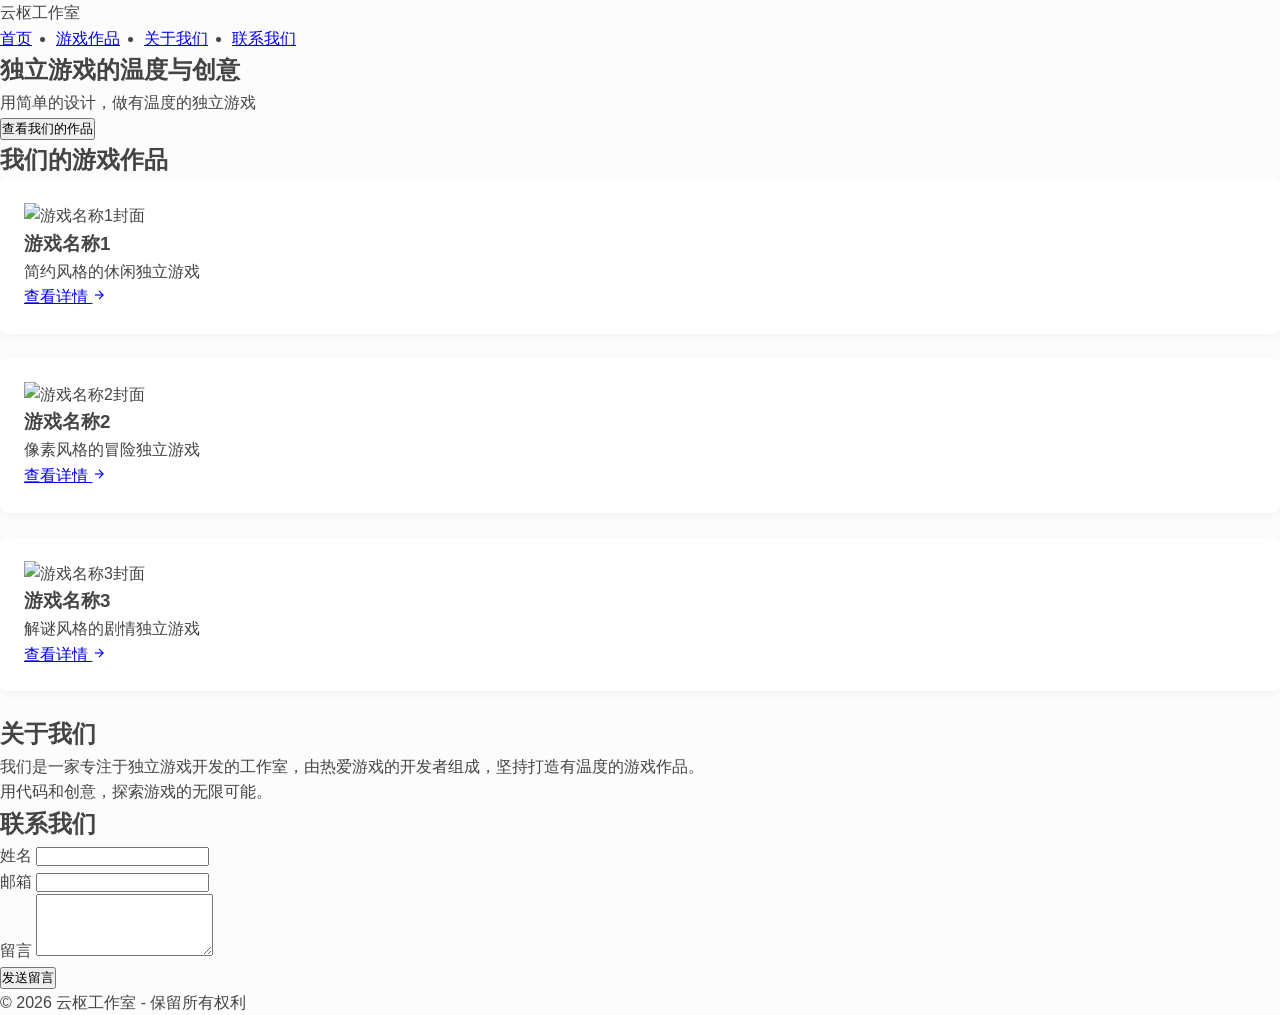
==== commit bbd3d4ac: "第三次上传，第三版网站" ====
--- a/index.html
+++ b/index.html
@@ -1,237 +1,215 @@
 <!DOCTYPE html>
 <html lang="zh-CN">
 <head>
-  <meta charset="UTF-8">
-  <meta name="viewport" content="width=device-width, initial-scale=1.0">
-  <title>云枢游戏工作室</title>
-  <!-- 引入CSS（模块化） -->
-  <link rel="stylesheet" href="css/reset.css">
-  <link rel="stylesheet" href="css/variables.css">
-  <link rel="stylesheet" href="css/base.css">
-  <link rel="stylesheet" href="css/components/navbar.css">
-  <link rel="stylesheet" href="css/components/hero.css">
-  <link rel="stylesheet" href="css/components/works.css">
-  <link rel="stylesheet" href="css/components/modal.css">
-  <link rel="stylesheet" href="css/components/dev-log.css">
-  <link rel="stylesheet" href="css/components/contact.css">
-  <link rel="stylesheet" href="css/components/social.css">
-  <link rel="stylesheet" href="css/components/footer.css">
-  <link rel="stylesheet" href="css/responsive.css">
-  <!-- 字体图标 -->
-  <link rel="stylesheet" href="https://cdn.bootcdn.net/ajax/libs/font-awesome/6.4.0/css/all.min.css">
+    <meta charset="UTF-8">
+    <meta name="viewport" content="width=device-width, initial-scale=1.0">
+    <title>云枢工作室 | 专注独立游戏开发</title>
+    <!-- 极简版Tailwind，确保加载 -->
+    <script src="https://cdn.tailwindcss.com"></script>
+    <script>
+        tailwind.config = {
+            theme: {
+                extend: {
+                    colors: {
+                        ins: {
+                            white: '#FCFCFC',
+                            beige: '#F8F4EE',
+                            gray: '#EDECEA',
+                            accent: '#C8D9E6',
+                            accentHover: '#B0C8D8',
+                            text: '#444444',
+                            textLight: '#666666'
+                        }
+                    }
+                }
+            }
+        }
+    </script>
+    <style>
+        /* 全局基础样式，确保所有内容默认显示 */
+        * {
+            margin: 0;
+            padding: 0;
+            box-sizing: border-box;
+        }
+        body {
+            background-color: #FCFCFC;
+            color: #444444;
+            font-family: 'PingFang SC', 'Helvetica Neue', sans-serif;
+            line-height: 1.6;
+        }
+        /* 卡片样式 */
+        .game-card {
+            background: white;
+            border-radius: 8px;
+            padding: 24px;
+            box-shadow: 0 3px 10px rgba(0, 0, 0, 0.04);
+            margin-bottom: 24px;
+        }
+        .game-card:hover {
+            box-shadow: 0 6px 16px rgba(0, 0, 0, 0.07);
+            transform: translateY(-3px);
+            transition: all 0.3s ease;
+        }
+        /* 响应式导航 */
+        .nav-menu {
+            display: flex;
+            gap: 24px;
+        }
+        .hamburger {
+            display: none;
+        }
+        @media (max-width: 768px) {
+            .nav-menu {
+                display: none;
+            }
+            .hamburger {
+                display: block;
+            }
+        }
+    </style>
 </head>
 <body>
-  <!-- 导航栏 -->
-  <header>
-    <nav id="navbar">
-      <div class="container nav-container flex-between">
-        <a href="#" class="logo">云枢工作室</a>
-        <div class="menu-toggle" id="menuToggle">
-          <i class="fas fa-bars"></i>
+    <!-- 头部导航 -->
+    <header class="sticky top-0 z-50 bg-ins-white border-b border-ins-gray py-3 px-4">
+        <div class="container mx-auto flex justify-between items-center">
+            <div class="text-lg font-medium text-ins-text">云枢工作室</div>
+            <!-- 汉堡菜单（移动端） -->
+            <div class="hamburger text-ins-text">
+                <svg xmlns="http://www.w3.org/2000/svg" width="24" height="24" viewBox="0 0 24 24" fill="none" stroke="currentColor" stroke-width="2">
+                    <line x1="3" y1="12" x2="21" y2="12"></line>
+                    <line x1="3" y1="6" x2="21" y2="6"></line>
+                    <line x1="3" y1="18" x2="21" y2="18"></line>
+                </svg>
+            </div>
+            <!-- 导航菜单 -->
+            <ul class="nav-menu">
+                <li><a href="#home" class="text-ins-text hover:text-ins-accent">首页</a></li>
+                <li><a href="#games" class="text-ins-text hover:text-ins-accent">游戏作品</a></li>
+                <li><a href="#about" class="text-ins-text hover:text-ins-accent">关于我们</a></li>
+                <li><a href="#contact" class="text-ins-text hover:text-ins-accent">联系我们</a></li>
+            </ul>
         </div>
-        <div class="nav-links" id="navLinks">
-          <a href="#home">首页</a>
-          <a href="#works">作品</a>
-          <a href="#log">开发日志</a>
-          <a href="#contact">留言</a>
-          <a href="#social">关注我们</a>
+    </header>
+
+    <main>
+        <!-- 首页Banner（强制显示，移除渐显） -->
+        <section id="home" class="py-16 bg-ins-beige px-4">
+            <div class="container mx-auto text-center">
+                <h1 class="text-3xl md:text-4xl font-light mb-6">
+                    独立游戏的<span class="text-ins-accent">温度与创意</span>
+                </h1>
+                <p class="text-lg text-ins-textLight max-w-2xl mx-auto mb-8">
+                    用简单的设计，做有温度的独立游戏
+                </p>
+                <button class="bg-ins-accent hover:bg-ins-accentHover text-white px-8 py-2 rounded-full cursor-pointer">
+                    查看我们的作品
+                </button>
+            </div>
+        </section>
+
+        <!-- 游戏作品（强制显示，简化布局） -->
+        <section id="games" class="py-16 px-4">
+            <div class="container mx-auto">
+                <h2 class="text-2xl font-light mb-12 text-center text-ins-text">我们的游戏作品</h2>
+                <!-- 简化网格布局，确保卡片显示 -->
+                <div class="grid grid-cols-1 md:grid-cols-2 lg:grid-cols-3 gap-8">
+                    <!-- 游戏卡片1 -->
+                    <div class="game-card">
+                        <img src="https://picsum.photos/600/400?random=1" alt="游戏名称1封面" class="w-full h-48 object-cover rounded-md mb-4">
+                        <h3 class="text-xl font-medium mb-2 text-ins-text">游戏名称1</h3>
+                        <p class="text-ins-textLight mb-4">简约风格的休闲独立游戏</p>
+                        <a href="game-detail.html?game=1" class="text-ins-accent hover:underline inline-flex items-center gap-1">
+                            查看详情 
+                            <svg xmlns="http://www.w3.org/2000/svg" width="14" height="14" viewBox="0 0 24 24" fill="none" stroke="currentColor" stroke-width="2">
+                                <line x1="5" y1="12" x2="19" y2="12"></line>
+                                <polyline points="12 5 19 12 12 19"></polyline>
+                            </svg>
+                        </a>
+                    </div>
+                    <!-- 游戏卡片2 -->
+                    <div class="game-card">
+                        <img src="https://picsum.photos/600/400?random=2" alt="游戏名称2封面" class="w-full h-48 object-cover rounded-md mb-4">
+                        <h3 class="text-xl font-medium mb-2 text-ins-text">游戏名称2</h3>
+                        <p class="text-ins-textLight mb-4">像素风格的冒险独立游戏</p>
+                        <a href="game-detail.html?game=2" class="text-ins-accent hover:underline inline-flex items-center gap-1">
+                            查看详情 
+                            <svg xmlns="http://www.w3.org/2000/svg" width="14" height="14" viewBox="0 0 24 24" fill="none" stroke="currentColor" stroke-width="2">
+                                <line x1="5" y1="12" x2="19" y2="12"></line>
+                                <polyline points="12 5 19 12 12 19"></polyline>
+                            </svg>
+                        </a>
+                    </div>
+                    <!-- 游戏卡片3 -->
+                    <div class="game-card">
+                        <img src="https://picsum.photos/600/400?random=3" alt="游戏名称3封面" class="w-full h-48 object-cover rounded-md mb-4">
+                        <h3 class="text-xl font-medium mb-2 text-ins-text">游戏名称3</h3>
+                        <p class="text-ins-textLight mb-4">解谜风格的剧情独立游戏</p>
+                        <a href="game-detail.html?game=3" class="text-ins-accent hover:underline inline-flex items-center gap-1">
+                            查看详情 
+                            <svg xmlns="http://www.w3.org/2000/svg" width="14" height="14" viewBox="0 0 24 24" fill="none" stroke="currentColor" stroke-width="2">
+                                <line x1="5" y1="12" x2="19" y2="12"></line>
+                                <polyline points="12 5 19 12 12 19"></polyline>
+                            </svg>
+                        </a>
+                    </div>
+                </div>
+            </div>
+        </section>
+
+        <!-- 关于我们 -->
+        <section id="about" class="py-16 bg-ins-beige px-4">
+            <div class="container mx-auto max-w-3xl">
+                <h2 class="text-2xl font-light mb-12 text-center text-ins-text">关于我们</h2>
+                <p class="text-ins-textLight mb-6">
+                    我们是一家专注于独立游戏开发的工作室，由热爱游戏的开发者组成，坚持打造有温度的游戏作品。
+                </p>
+                <p class="text-ins-textLight">
+                    用代码和创意，探索游戏的无限可能。
+                </p>
+            </div>
+        </section>
+
+        <!-- 联系我们 -->
+        <section id="contact" class="py-16 px-4">
+            <div class="container mx-auto max-w-xl">
+                <h2 class="text-2xl font-light mb-12 text-center text-ins-text">联系我们</h2>
+                <form id="contactForm" class="bg-white p-8 rounded-lg shadow-md">
+                    <div class="mb-4">
+                        <label for="name" class="block text-ins-text mb-2">姓名</label>
+                        <input type="text" id="name" name="name" class="w-full px-4 py-2 border border-ins-gray rounded-md" required>
+                    </div>
+                    <div class="mb-4">
+                        <label for="email" class="block text-ins-text mb-2">邮箱</label>
+                        <input type="email" id="email" name="email" class="w-full px-4 py-2 border border-ins-gray rounded-md" required>
+                    </div>
+                    <div class="mb-6">
+                        <label for="message" class="block text-ins-text mb-2">留言</label>
+                        <textarea id="message" name="message" rows="4" class="w-full px-4 py-2 border border-ins-gray rounded-md" required></textarea>
+                    </div>
+                    <button type="submit" class="w-full bg-ins-accent hover:bg-ins-accentHover text-white py-2 rounded-md cursor-pointer">
+                        发送留言
+                    </button>
+                </form>
+            </div>
+        </section>
+    </main>
+
+    <!-- 页脚 -->
+    <footer class="bg-ins-gray py-6 border-t border-ins-beige px-4">
+        <div class="container mx-auto text-center text-ins-textLight">
+            <p>© 2026 云枢工作室 - 保留所有权利</p>
         </div>
-      </div>
-    </nav>
-  </header>
-
-  <main>
-    <!-- 英雄区 -->
-    <section class="hero flex-center" id="home">
-      <div class="pixel-dot"></div>
-      <div class="pixel-dot"></div>
-      <div class="container">
-        <div class="hero-content">
-          <h1>打造<span>无限可能</span>的独立游戏</h1>
-          <p>云枢游戏工作室 | 专注独立游戏开发，用创意和技术构建独特的游戏世界</p>
-          <a href="#works" class="btn pulse">查看我们的作品</a>
-        </div>
-      </div>
-    </section>
-
-    <!-- 作品展示 -->
-    <section class="works py-100 fade-in" id="works">
-      <div class="container">
-        <h2 class="section-title">我们的游戏</h2>
-        <div class="works-grid">
-          <div class="work-card" data-modal-target="gameModal">
-            <div class="work-img">
-              <img src="https://picsum.photos/600/400?random=1" alt="无尽地牢：像素冒险">
-            </div>
-            <div class="work-info">
-              <h3>无尽地牢：像素冒险</h3>
-              <p>一款横版肉鸽像素地牢闯关游戏，随机生成关卡，多样武器与道具，每次冒险都有新体验。</p>
-              <div class="work-tags">
-                <span class="tag">2D像素</span>
-                <span class="tag">横版闯关</span>
-                <span class="tag">平台跳跃</span>
-                <span class="tag active">开发中</span>
-              </div>
-            </div>
-          </div>
-          <div class="work-card" data-modal-target="gameModal2">
-            <div class="work-img">
-              <img src="https://picsum.photos/600/400?random=2" alt="星界旅人：像素探索">
-            </div>
-            <div class="work-info">
-              <h3>星界旅人：像素探索</h3>
-              <p>开放世界像素冒险游戏，探索未知星球，收集资源建造基地，与外星生物互动。</p>
-              <div class="work-tags">
-                <span class="tag">2D像素</span>
-                <span class="tag">开放世界</span>
-                <span class="tag">生存建造</span>
-                <span class="tag active">概念设计</span>
-              </div>
-            </div>
-          </div>
-        </div>
-      </div>
-    </section>
-
-    <!-- 模态框1 -->
-    <div class="modal" id="gameModal">
-      <div class="modal-content">
-        <span class="close-modal" data-modal-close="gameModal"><i class="fas fa-times"></i></span>
-        <div class="modal-header">
-          <h2>无尽地牢：像素冒险</h2>
-        </div>
-        <div class="modal-body">
-          <div class="modal-img">
-            <img src="https://picsum.photos/800/500?random=2" alt="游戏详情图">
-          </div>
-          <div class="modal-desc">
-            <h4>游戏介绍</h4>
-            <p>《无尽地牢：像素冒险》是我们首款独立开发的2D像素横版肉鸽地牢闯关游戏，核心玩法包含：</p>
-            <ul>
-              <li>随机生成的地牢关卡，每局体验不同</li>
-              <li>数十种像素风格武器与道具组合</li>
-              <li>高自由度的角色养成系统</li>
-              <li>极具挑战性的BOSS战</li>
-              <li>像素风美术，复古与现代结合的视觉体验</li>
-            </ul>
-            <p>当前状态：核心玩法开发中，预计2026年Q4开启封闭测试</p>
-            <div class="modal-links">
-              <a href="https://store.steampowered.com/" target="_blank"><i class="fab fa-steam"></i> Steam预约</a>
-              <a href="https://www.taptap.com/" target="_blank"><i class="fas fa-mobile-alt"></i> TapTap预约</a>
-            </div>
-          </div>
-        </div>
-        <div class="modal-footer">
-          <p>© 2026 云枢工作室 保留所有权利</p>
-        </div>
-      </div>
-    </div>
-
-    <!-- 模态框2 -->
-    <div class="modal" id="gameModal2">
-      <div class="modal-content">
-        <span class="close-modal" data-modal-close="gameModal2"><i class="fas fa-times"></i></span>
-        <div class="modal-header">
-          <h2>星界旅人：像素探索</h2>
-        </div>
-        <div class="modal-body">
-          <div class="modal-img">
-            <img src="https://picsum.photos/800/500?random=3" alt="游戏详情图">
-          </div>
-          <div class="modal-desc">
-            <h4>游戏介绍</h4>
-            <p>《星界旅人：像素探索》是一款开放世界像素生存冒险游戏，核心玩法包含：</p>
-            <ul>
-              <li> procedurally generated 星球地形，每个星球独一无二</li>
-              <li>资源收集与基地建造，自定义你的星际家园</li>
-              <li>外星生物生态系统，友好/敌对生物互动</li>
-              <li>多人联机合作，与好友一起探索宇宙</li>
-            </ul>
-            <p>当前状态：概念设计阶段，正在进行核心玩法验证</p>
-            <div class="modal-links">
-              <a href="#" target="_blank"><i class="fas fa-envelope"></i> 预约测试</a>
-              <a href="#" target="_blank"><i class="fab fa-github"></i> 开发进度</a>
-            </div>
-          </div>
-        </div>
-        <div class="modal-footer">
-          <p>© 2026 云枢工作室 保留所有权利</p>
-        </div>
-      </div>
-    </div>
-
-    <!-- 开发日志 -->
-    <section class="dev-log py-100 fade-in" id="log">
-      <div class="container">
-        <h2 class="section-title">开发日志</h2>
-        <div class="log-list">
-          <div class="log-item">
-            <div class="log-date">2026.3.15</div>
-            <h3>《无尽地牢》项目正式立项</h3>
-            <p>讨论完成所有的需求和设计方案，项目正式立项。世界观设定、核心玩法、美术风格均已确定，团队开始分工开发。</p>
-          </div>
-          <div class="log-item">
-            <div class="log-date">2026.4.10</div>
-            <h3>核心战斗系统开发完成</h3>
-            <p>完成基础的2D横版战斗系统，包含攻击、闪避、技能释放等核心操作，开始内部测试调优。</p>
-          </div>
-          <div class="log-item">
-            <div class="log-date">2026.5.20</div>
-            <h3>《星界旅人》概念设计启动</h3>
-            <p>第二款游戏《星界旅人：像素探索》启动概念设计，确定开放世界+生存建造的核心方向。</p>
-          </div>
-        </div>
-      </div>
-    </section>
-
-    <!-- 留言区 -->
-    <section class="contact py-100 fade-in" id="contact">
-      <div class="container">
-        <h2 class="section-title">给我们留言</h2>
-        <form class="contact-form" id="contactForm">
-          <div class="form-group">
-            <label for="name">你的昵称</label>
-            <input type="text" id="name" placeholder="请输入你的昵称" required>
-          </div>
-          <div class="form-group">
-            <label for="email">联系邮箱</label>
-            <input type="email" id="email" placeholder="请输入你的邮箱" required>
-          </div>
-          <div class="form-group">
-            <label for="message">留言内容</label>
-            <textarea id="message" placeholder="对游戏的建议/合作咨询/招聘相关/加入测试..." required></textarea>
-          </div>
-          <button type="submit" class="btn">提交留言</button>
-        </form>
-      </div>
-    </section>
-
-    <!-- 社媒链接 -->
-    <section class="social py-50 fade-in" id="social">
-      <div class="container">
-        <h2 class="section-title">关注我们</h2>
-        <div class="social-links">
-          <a href="#" class="social-link" title="微博"><i class="fab fa-weibo"></i></a>
-          <a href="#" class="social-link" title="B站"><i class="fab fa-bilibili"></i></a>
-          <a href="#" class="social-link" title="Steam"><i class="fab fa-steam"></i></a>
-          <a href="#" class="social-link" title="TapTap"><i class="fas fa-gamepad"></i></a>
-          <a href="#" class="social-link" title="邮箱"><i class="fas fa-envelope"></i></a>
-        </div>
-      </div>
-    </section>
-  </main>
-
-  <!-- 页脚 -->
-  <footer>
-    <div class="container">
-      <p>© 2026 云枢工作室 | 独立游戏开发</p>
-      <div class="footer-links">
-        <a href="#home">首页</a> | <a href="#works">作品</a> | <a href="#log">开发日志</a>
-      </div>
-    </div>
-  </footer>
-
-  <!-- 引入JS -->
-  <script src="js/main.js"></script>
+    </footer>
+
+    <!-- 极简脚本，只保留表单功能 -->
+    <script>
+        // 表单提交提示
+        document.getElementById('contactForm').addEventListener('submit', function(e) {
+            e.preventDefault();
+            alert('留言提交成功！我们会尽快回复你～');
+            this.reset();
+        });
+    </script>
 </body>
 </html>
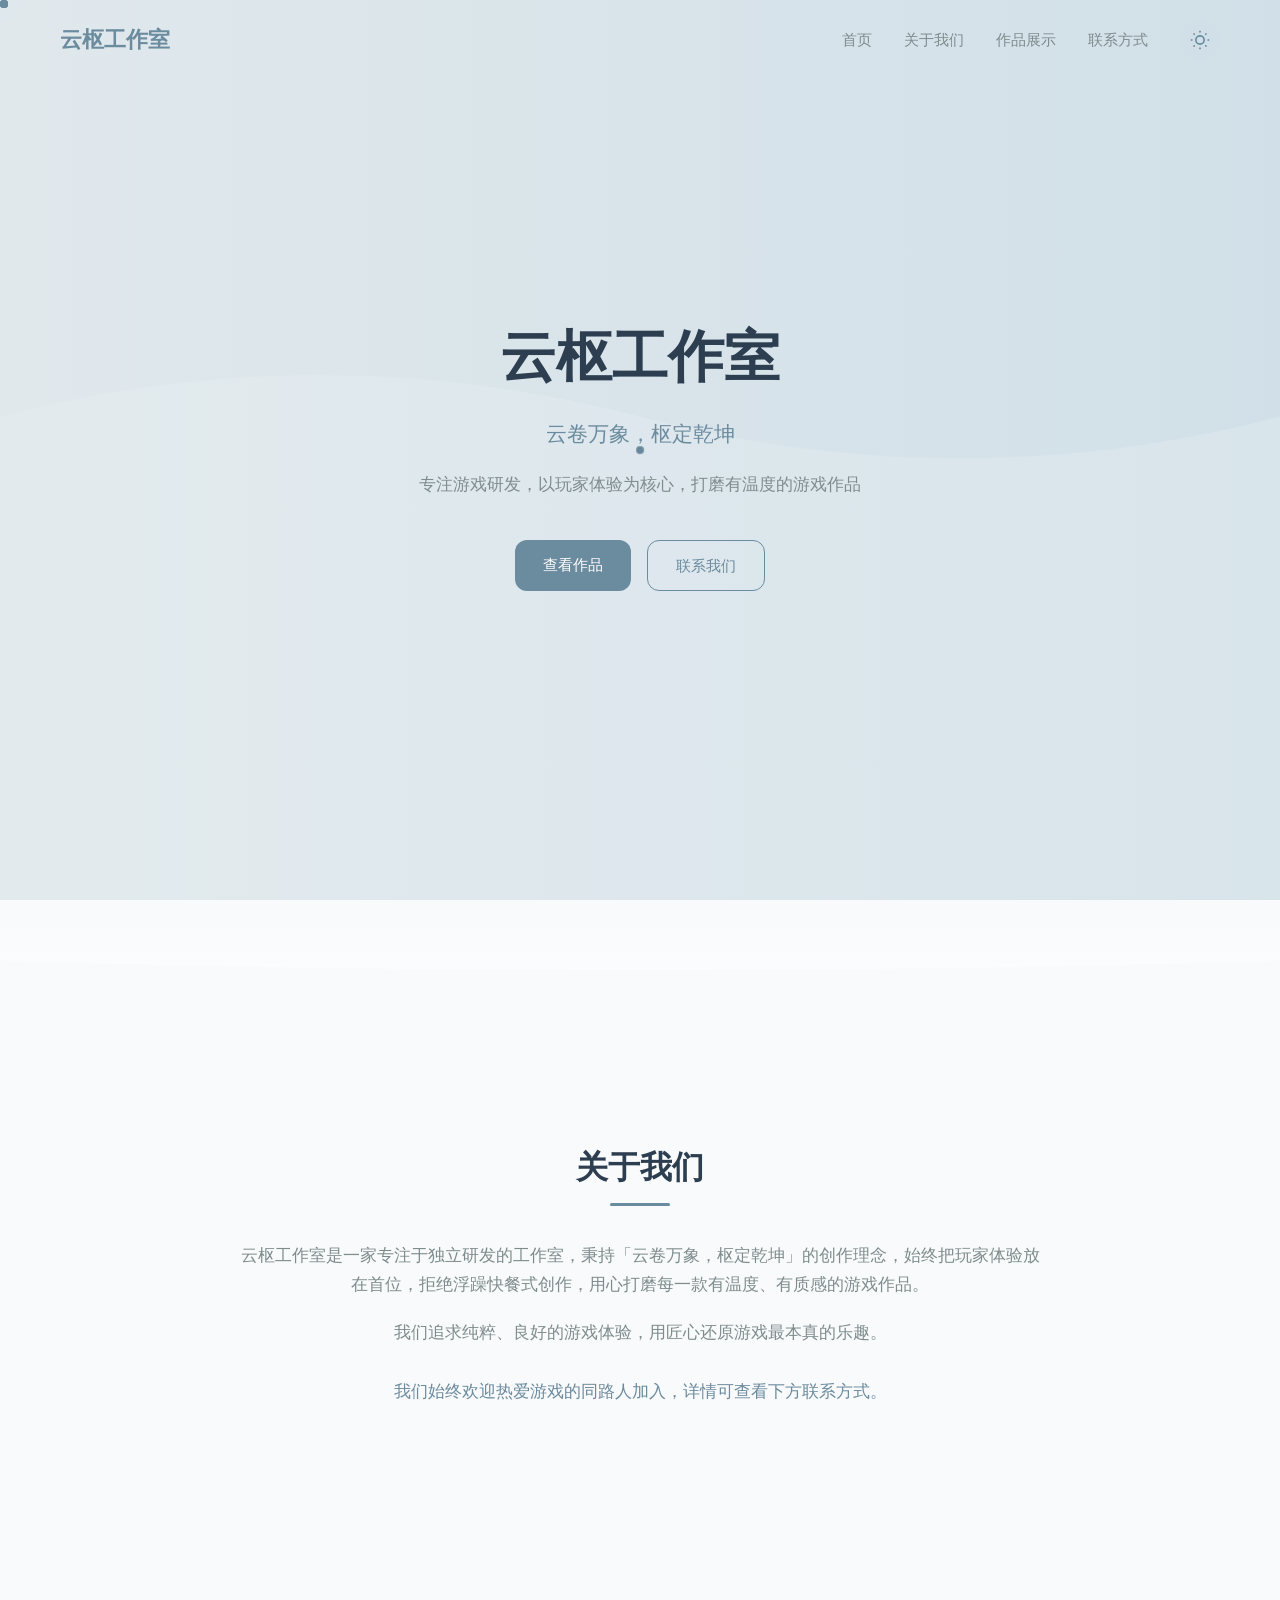
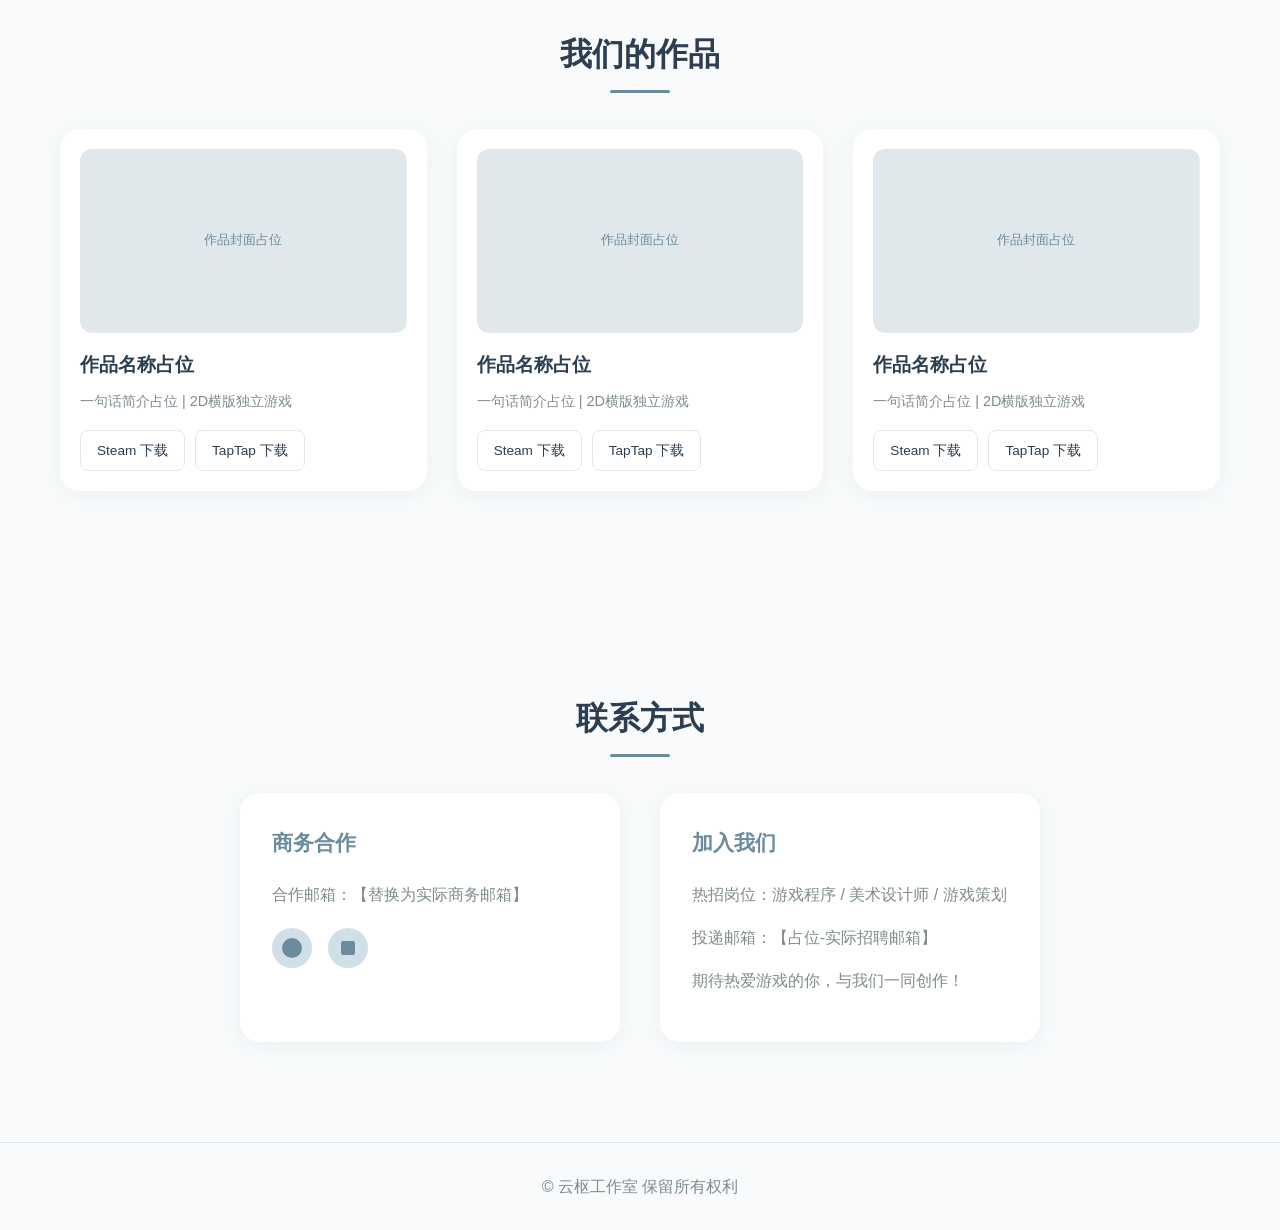
==== commit 9b6bee2e: "重新上传更新" ====
--- a/index.html
+++ b/index.html
@@ -3,213 +3,195 @@
 <head>
     <meta charset="UTF-8">
     <meta name="viewport" content="width=device-width, initial-scale=1.0">
-    <title>云枢工作室 | 专注独立游戏开发</title>
-    <!-- 极简版Tailwind，确保加载 -->
-    <script src="https://cdn.tailwindcss.com"></script>
-    <script>
-        tailwind.config = {
-            theme: {
-                extend: {
-                    colors: {
-                        ins: {
-                            white: '#FCFCFC',
-                            beige: '#F8F4EE',
-                            gray: '#EDECEA',
-                            accent: '#C8D9E6',
-                            accentHover: '#B0C8D8',
-                            text: '#444444',
-                            textLight: '#666666'
-                        }
-                    }
-                }
-            }
-        }
-    </script>
-    <style>
-        /* 全局基础样式，确保所有内容默认显示 */
-        * {
-            margin: 0;
-            padding: 0;
-            box-sizing: border-box;
-        }
-        body {
-            background-color: #FCFCFC;
-            color: #444444;
-            font-family: 'PingFang SC', 'Helvetica Neue', sans-serif;
-            line-height: 1.6;
-        }
-        /* 卡片样式 */
-        .game-card {
-            background: white;
-            border-radius: 8px;
-            padding: 24px;
-            box-shadow: 0 3px 10px rgba(0, 0, 0, 0.04);
-            margin-bottom: 24px;
-        }
-        .game-card:hover {
-            box-shadow: 0 6px 16px rgba(0, 0, 0, 0.07);
-            transform: translateY(-3px);
-            transition: all 0.3s ease;
-        }
-        /* 响应式导航 */
-        .nav-menu {
-            display: flex;
-            gap: 24px;
-        }
-        .hamburger {
-            display: none;
-        }
-        @media (max-width: 768px) {
-            .nav-menu {
-                display: none;
-            }
-            .hamburger {
-                display: block;
-            }
-        }
-    </style>
+    <title>云枢工作室 - 专注游戏研发</title>
+    <link rel="stylesheet" href="style.css">
 </head>
 <body>
-    <!-- 头部导航 -->
-    <header class="sticky top-0 z-50 bg-ins-white border-b border-ins-gray py-3 px-4">
-        <div class="container mx-auto flex justify-between items-center">
-            <div class="text-lg font-medium text-ins-text">云枢工作室</div>
-            <!-- 汉堡菜单（移动端） -->
-            <div class="hamburger text-ins-text">
-                <svg xmlns="http://www.w3.org/2000/svg" width="24" height="24" viewBox="0 0 24 24" fill="none" stroke="currentColor" stroke-width="2">
+    <!-- 自定义光标（桌面端生效） -->
+    <div class="custom-cursor"></div>
+
+    <!-- 顶部导航栏 -->
+    <header class="navbar">
+        <div class="nav-container">
+            <!-- 左侧Logo -->
+            <a href="#home" class="nav-logo">云枢工作室</a>
+
+            <!-- 移动端汉堡菜单按钮 -->
+            <button class="hamburger" id="hamburger">
+                <svg width="24" height="24" viewBox="0 0 24 24" fill="none" stroke="currentColor" stroke-width="2">
                     <line x1="3" y1="12" x2="21" y2="12"></line>
                     <line x1="3" y1="6" x2="21" y2="6"></line>
                     <line x1="3" y1="18" x2="21" y2="18"></line>
                 </svg>
-            </div>
-            <!-- 导航菜单 -->
-            <ul class="nav-menu">
-                <li><a href="#home" class="text-ins-text hover:text-ins-accent">首页</a></li>
-                <li><a href="#games" class="text-ins-text hover:text-ins-accent">游戏作品</a></li>
-                <li><a href="#about" class="text-ins-text hover:text-ins-accent">关于我们</a></li>
-                <li><a href="#contact" class="text-ins-text hover:text-ins-accent">联系我们</a></li>
-            </ul>
+            </button>
+
+            <!-- 右侧导航菜单 -->
+            <nav class="nav-menu" id="navMenu">
+                <a href="#home" class="nav-link">首页</a>
+                <a href="#about" class="nav-link">关于我们</a>
+                <a href="#works" class="nav-link">作品展示</a>
+                <a href="#contact" class="nav-link">联系方式</a>
+                <!-- 暗黑模式切换按钮 -->
+                <button class="theme-toggle" id="themeToggle" aria-label="切换主题">
+                    <svg width="20" height="20" viewBox="0 0 24 24" fill="none" stroke="currentColor" stroke-width="2">
+                        <circle cx="12" cy="12" r="5"></circle>
+                        <line x1="12" y1="1" x2="12" y2="3"></line>
+                        <line x1="12" y1="21" x2="12" y2="23"></line>
+                        <line x1="4.22" y1="4.22" x2="5.64" y2="5.64"></line>
+                        <line x1="18.36" y1="18.36" x2="19.78" y2="19.78"></line>
+                        <line x1="1" y1="12" x2="3" y2="12"></line>
+                        <line x1="21" y1="12" x2="23" y2="12"></line>
+                        <line x1="4.22" y1="19.78" x2="5.64" y2="18.36"></line>
+                        <line x1="18.36" y1="5.64" x2="19.78" y2="4.22"></line>
+                    </svg>
+                </button>
+            </nav>
         </div>
     </header>
 
     <main>
-        <!-- 首页Banner（强制显示，移除渐显） -->
-        <section id="home" class="py-16 bg-ins-beige px-4">
-            <div class="container mx-auto text-center">
-                <h1 class="text-3xl md:text-4xl font-light mb-6">
-                    独立游戏的<span class="text-ins-accent">温度与创意</span>
-                </h1>
-                <p class="text-lg text-ins-textLight max-w-2xl mx-auto mb-8">
-                    用简单的设计，做有温度的独立游戏
-                </p>
-                <button class="bg-ins-accent hover:bg-ins-accentHover text-white px-8 py-2 rounded-full cursor-pointer">
-                    查看我们的作品
-                </button>
+        <!-- 首页首屏 Hero 区 -->
+        <section id="home" class="hero-section">
+            <div class="hero-content">
+                <h1 class="hero-title">云枢工作室</h1>
+                <p class="hero-subtitle">云卷万象，枢定乾坤</p>
+                <p class="hero-desc">专注游戏研发，以玩家体验为核心，打磨有温度的游戏作品</p>
+                <div class="hero-buttons">
+                    <a href="#works" class="btn primary-btn">查看作品</a>
+                    <a href="#contact" class="btn secondary-btn">联系我们</a>
+                </div>
+            </div>
+            <!-- 背景：云纹渐变SVG占位 【替换为实际背景素材】 -->
+            <div class="hero-bg">
+                <svg viewBox="0 0 1920 1080" preserveAspectRatio="none">
+                    <defs>
+                        <linearGradient id="cloudGradient" x1="0%" y1="0%" x2="100%" y2="0%">
+                            <stop offset="0%" style="stop-color:#e0e8ec;stop-opacity:1" />
+                            <stop offset="100%" style="stop-color:#d1e0e8;stop-opacity:1" />
+                        </linearGradient>
+                    </defs>
+                    <rect width="1920" height="1080" fill="url(#cloudGradient)" />
+                    <path d="M0,500 Q480,400 960,500 T1920,500 L1920,1080 L0,1080 Z" fill="#e8eff2" opacity="0.3"/>
+                </svg>
             </div>
         </section>
 
-        <!-- 游戏作品（强制显示，简化布局） -->
-        <section id="games" class="py-16 px-4">
-            <div class="container mx-auto">
-                <h2 class="text-2xl font-light mb-12 text-center text-ins-text">我们的游戏作品</h2>
-                <!-- 简化网格布局，确保卡片显示 -->
-                <div class="grid grid-cols-1 md:grid-cols-2 lg:grid-cols-3 gap-8">
-                    <!-- 游戏卡片1 -->
-                    <div class="game-card">
-                        <img src="https://picsum.photos/600/400?random=1" alt="游戏名称1封面" class="w-full h-48 object-cover rounded-md mb-4">
-                        <h3 class="text-xl font-medium mb-2 text-ins-text">游戏名称1</h3>
-                        <p class="text-ins-textLight mb-4">简约风格的休闲独立游戏</p>
-                        <a href="game-detail.html?game=1" class="text-ins-accent hover:underline inline-flex items-center gap-1">
-                            查看详情 
-                            <svg xmlns="http://www.w3.org/2000/svg" width="14" height="14" viewBox="0 0 24 24" fill="none" stroke="currentColor" stroke-width="2">
-                                <line x1="5" y1="12" x2="19" y2="12"></line>
-                                <polyline points="12 5 19 12 12 19"></polyline>
+        <!-- 首页-关于我们 云纹分隔过渡层 -->
+    <div class="section-divider"></div>
+
+        <!-- 关于我们板块 -->
+        <section id="about" class="about-section fade-section">
+            <div class="container">
+                <h2 class="section-title">关于我们</h2>
+                <div class="about-content">
+                    <p>云枢工作室是一家专注于独立研发的工作室，秉持「云卷万象，枢定乾坤」的创作理念，始终把玩家体验放在首位，拒绝浮躁快餐式创作，用心打磨每一款有温度、有质感的游戏作品。</p>
+                    <p>我们追求纯粹、良好的游戏体验，用匠心还原游戏最本真的乐趣。</p>
+                    <p class="recruit-tip">我们始终欢迎热爱游戏的同路人加入，详情可查看下方联系方式。</p>
+                </div>
+            </div>
+        </section>
+
+        <!-- 作品展示板块 -->
+        <section id="works" class="works-section fade-section">
+            <div class="container">
+                <h2 class="section-title">我们的作品</h2>
+                <div class="works-grid">
+                    <!-- 作品卡片1 【所有内容替换为实际作品信息】 -->
+                    <div class="work-card">
+                        <!-- 作品封面占位图 【替换为实际作品封面】 -->
+                        <div class="work-cover">
+                            <svg viewBox="0 0 400 225" fill="none">
+                                <rect width="400" height="225" fill="#e0e8ec" rx="12"/>
+                                <text x="50%" y="50%" text-anchor="middle" dominant-baseline="middle" fill="#6b8b9e" font-size="16">作品封面占位</text>
                             </svg>
-                        </a>
+                        </div>
+                        <h3 class="work-title">作品名称占位</h3>
+                        <p class="work-desc">一句话简介占位 | 2D横版独立游戏</p>
+                        <div class="work-buttons">
+                            <a href="#" target="_blank" class="btn small-btn">Steam 下载</a>
+                            <a href="#" target="_blank" class="btn small-btn">TapTap 下载</a>
+                        </div>
                     </div>
-                    <!-- 游戏卡片2 -->
-                    <div class="game-card">
-                        <img src="https://picsum.photos/600/400?random=2" alt="游戏名称2封面" class="w-full h-48 object-cover rounded-md mb-4">
-                        <h3 class="text-xl font-medium mb-2 text-ins-text">游戏名称2</h3>
-                        <p class="text-ins-textLight mb-4">像素风格的冒险独立游戏</p>
-                        <a href="game-detail.html?game=2" class="text-ins-accent hover:underline inline-flex items-center gap-1">
-                            查看详情 
-                            <svg xmlns="http://www.w3.org/2000/svg" width="14" height="14" viewBox="0 0 24 24" fill="none" stroke="currentColor" stroke-width="2">
-                                <line x1="5" y1="12" x2="19" y2="12"></line>
-                                <polyline points="12 5 19 12 12 19"></polyline>
+
+                    <!-- 作品卡片2 【所有内容替换为实际作品信息】 -->
+                    <div class="work-card">
+                        <div class="work-cover">
+                            <svg viewBox="0 0 400 225" fill="none">
+                                <rect width="400" height="225" fill="#e0e8ec" rx="12"/>
+                                <text x="50%" y="50%" text-anchor="middle" dominant-baseline="middle" fill="#6b8b9e" font-size="16">作品封面占位</text>
                             </svg>
-                        </a>
+                        </div>
+                        <h3 class="work-title">作品名称占位</h3>
+                        <p class="work-desc">一句话简介占位 | 2D横版独立游戏</p>
+                        <div class="work-buttons">
+                            <a href="#" target="_blank" class="btn small-btn">Steam 下载</a>
+                            <a href="#" target="_blank" class="btn small-btn">TapTap 下载</a>
+                        </div>
                     </div>
-                    <!-- 游戏卡片3 -->
-                    <div class="game-card">
-                        <img src="https://picsum.photos/600/400?random=3" alt="游戏名称3封面" class="w-full h-48 object-cover rounded-md mb-4">
-                        <h3 class="text-xl font-medium mb-2 text-ins-text">游戏名称3</h3>
-                        <p class="text-ins-textLight mb-4">解谜风格的剧情独立游戏</p>
-                        <a href="game-detail.html?game=3" class="text-ins-accent hover:underline inline-flex items-center gap-1">
-                            查看详情 
-                            <svg xmlns="http://www.w3.org/2000/svg" width="14" height="14" viewBox="0 0 24 24" fill="none" stroke="currentColor" stroke-width="2">
-                                <line x1="5" y1="12" x2="19" y2="12"></line>
-                                <polyline points="12 5 19 12 12 19"></polyline>
+
+                    <!-- 作品卡片3 【所有内容替换为实际作品信息】 -->
+                    <div class="work-card">
+                        <div class="work-cover">
+                            <svg viewBox="0 0 400 225" fill="none">
+                                <rect width="400" height="225" fill="#e0e8ec" rx="12"/>
+                                <text x="50%" y="50%" text-anchor="middle" dominant-baseline="middle" fill="#6b8b9e" font-size="16">作品封面占位</text>
                             </svg>
-                        </a>
+                        </div>
+                        <h3 class="work-title">作品名称占位</h3>
+                        <p class="work-desc">一句话简介占位 | 2D横版独立游戏</p>
+                        <div class="work-buttons">
+                            <a href="#" target="_blank" class="btn small-btn">Steam 下载</a>
+                            <a href="#" target="_blank" class="btn small-btn">TapTap 下载</a>
+                        </div>
                     </div>
                 </div>
             </div>
         </section>
 
-        <!-- 关于我们 -->
-        <section id="about" class="py-16 bg-ins-beige px-4">
-            <div class="container mx-auto max-w-3xl">
-                <h2 class="text-2xl font-light mb-12 text-center text-ins-text">关于我们</h2>
-                <p class="text-ins-textLight mb-6">
-                    我们是一家专注于独立游戏开发的工作室，由热爱游戏的开发者组成，坚持打造有温度的游戏作品。
-                </p>
-                <p class="text-ins-textLight">
-                    用代码和创意，探索游戏的无限可能。
-                </p>
-            </div>
-        </section>
+        <!-- 联系方式板块 -->
+        <section id="contact" class="contact-section fade-section">
+            <div class="container">
+                <h2 class="section-title">联系方式</h2>
+                <div class="contact-grid">
+                    <!-- 商务合作 -->
+                    <div class="contact-card">
+                        <h3>商务合作</h3>
+                        <p>合作邮箱：<span>【替换为实际商务邮箱】</span></p>
+                        <div class="platform-icons">
+                            <!-- Steam图标 【链接替换为官方主页】 -->
+                            <a href="#" target="_blank">
+                                <svg width="24" height="24" viewBox="0 0 24 24" fill="currentColor">
+                                    <circle cx="12" cy="12" r="10"></circle>
+                                </svg>
+                            </a>
+                            <!-- TapTap图标 【链接替换为官方主页】 -->
+                            <a href="#" target="_blank">
+                                <svg width="24" height="24" viewBox="0 0 24 24" fill="currentColor">
+                                    <rect x="5" y="5" width="14" height="14" rx="2"></rect>
+                                </svg>
+                            </a>
+                        </div>
+                    </div>
 
-        <!-- 联系我们 -->
-        <section id="contact" class="py-16 px-4">
-            <div class="container mx-auto max-w-xl">
-                <h2 class="text-2xl font-light mb-12 text-center text-ins-text">联系我们</h2>
-                <form id="contactForm" class="bg-white p-8 rounded-lg shadow-md">
-                    <div class="mb-4">
-                        <label for="name" class="block text-ins-text mb-2">姓名</label>
-                        <input type="text" id="name" name="name" class="w-full px-4 py-2 border border-ins-gray rounded-md" required>
+                    <!-- 加入我们 -->
+                    <div class="contact-card">
+                        <h3>加入我们</h3>
+                        <p>热招岗位：<span>游戏程序 / 美术设计师 / 游戏策划</span></p>
+                        <p>投递邮箱：<span>【占位-实际招聘邮箱】</span></p>
+                        <p>期待热爱游戏的你，与我们一同创作！</p>
                     </div>
-                    <div class="mb-4">
-                        <label for="email" class="block text-ins-text mb-2">邮箱</label>
-                        <input type="email" id="email" name="email" class="w-full px-4 py-2 border border-ins-gray rounded-md" required>
-                    </div>
-                    <div class="mb-6">
-                        <label for="message" class="block text-ins-text mb-2">留言</label>
-                        <textarea id="message" name="message" rows="4" class="w-full px-4 py-2 border border-ins-gray rounded-md" required></textarea>
-                    </div>
-                    <button type="submit" class="w-full bg-ins-accent hover:bg-ins-accentHover text-white py-2 rounded-md cursor-pointer">
-                        发送留言
-                    </button>
-                </form>
+                </div>
             </div>
         </section>
     </main>
 
-    <!-- 页脚 -->
-    <footer class="bg-ins-gray py-6 border-t border-ins-beige px-4">
-        <div class="container mx-auto text-center text-ins-textLight">
-            <p>© 2026 云枢工作室 - 保留所有权利</p>
+    <!-- 底部页脚 -->
+    <footer class="footer">
+        <div class="container">
+            <p>© 云枢工作室 保留所有权利</p>
         </div>
     </footer>
 
-    <!-- 极简脚本，只保留表单功能 -->
-    <script>
-        // 表单提交提示
-        document.getElementById('contactForm').addEventListener('submit', function(e) {
-            e.preventDefault();
-            alert('留言提交成功！我们会尽快回复你～');
-            this.reset();
-        });
-    </script>
+    <script src="script.js"></script>
 </body>
 </html>
--- a/style.css
+++ b/style.css
@@ -0,0 +1,613 @@
+/* ====================== 全局变量定义 ====================== */
+:root {
+    /* 浅色模式配色 - 雾霾蓝/浅灰青体系 */
+    --bg-primary: #f8fafb;
+    --bg-secondary: #ffffff;
+    --primary: #6b8b9e;
+    --primary-light: #d1e0e8;
+    --text-primary: #2c3e50;
+    --text-secondary: #7f8c8d;
+    --border-color: #e0e8ec;
+    --shadow: 0 4px 20px rgba(107, 139, 158, 0.08);
+    --shadow-hover: 0 8px 30px rgba(107, 139, 158, 0.12);
+
+    /* 通用样式 */
+    --radius: 12px;
+    --radius-large: 20px;
+    --transition: all 0.3s ease;
+    --transition-color: color 0.3s ease, background-color 0.3s ease, border-color 0.3s ease;
+}
+
+/* 暗黑模式配色 */
+.dark {
+    --bg-primary: #1e242a;
+    --bg-secondary: #2a3138;
+    --primary: #8aa6b8;
+    --primary-light: #3a4a57;
+    --text-primary: #ecf0f1;
+    --text-secondary: #b0c4c1;
+    --border-color: #3a444d;
+    --shadow: 0 4px 20px rgba(0, 0, 0, 0.2);
+    --shadow-hover: 0 8px 30px rgba(0, 0, 0, 0.3);
+}
+
+/* ====================== 基础重置 ====================== */
+* {
+    margin: 0;
+    padding: 0;
+    box-sizing: border-box;
+}
+
+html {
+    scroll-behavior: smooth;
+    overflow-x: hidden;
+}
+
+body {
+    font-family: -apple-system, BlinkMacSystemFont, "Segoe UI", Roboto, "Helvetica Neue", Arial, sans-serif;
+    background-color: var(--bg-primary);
+    color: var(--text-primary);
+    line-height: 1.7;
+    transition: var(--transition-color);
+    overflow-x: hidden;
+}
+
+a {
+    text-decoration: none;
+    color: inherit;
+    transition: var(--transition);
+}
+
+button {
+    border: none;
+    background: none;
+    cursor: pointer;
+    transition: var(--transition);
+    color: inherit;
+}
+
+.container {
+    max-width: 1200px;
+    margin: 0 auto;
+    padding: 0 20px;
+}
+
+/* ====================== 自定义光标 ====================== */
+.custom-cursor {
+    position: fixed;
+    width: 40px;
+    height: 40px;
+    background: var(--primary);
+    border-radius: 50%;
+    opacity: 0.15;
+    pointer-events: none;
+    mix-blend-mode: soft-light;
+    z-index: 9999;
+    transform: translate(-50%, -50%);
+    transition: transform 0.1s ease;
+    display: none;
+} 
+
+/* 桌面端显示光标 */
+@media (min-width: 1024px) {
+    .custom-cursor {
+        display: block;
+    }
+}
+
+/* ====================== 导航栏 ====================== */
+.navbar {
+    position: fixed;
+    top: 0;
+    left: 0;
+    width: 100%;
+    z-index: 1000;
+    padding: 20px 0;
+    transition: var(--transition);
+}
+
+/* 滚动后毛玻璃效果 */
+.navbar.scrolled {
+    background: rgba(255, 255, 255, 0.6);
+    backdrop-filter: blur(10px);
+    -webkit-backdrop-filter: blur(10px);
+    box-shadow: var(--shadow);
+}
+
+.dark .navbar.scrolled {
+    background: rgba(30, 36, 42, 0.7);
+}
+
+.nav-container {
+    max-width: 1200px;
+    margin: 0 auto;
+    padding: 0 20px;
+    display: flex;
+    justify-content: space-between;
+    align-items: center;
+}
+
+.nav-logo {
+    font-size: 1.4rem;
+    font-weight: 600;
+    color: var(--primary);
+}
+
+.nav-menu {
+    display: flex;
+    align-items: center;
+    gap: 32px;
+}
+
+.nav-link {
+    font-size: 0.95rem;
+    font-weight: 500;
+    color: var(--text-secondary);
+}
+
+.nav-link:hover {
+    color: var(--primary);
+}
+
+/* 主题切换按钮 */
+.theme-toggle {
+    width: 40px;
+    height: 40px;
+    border-radius: 50%;
+    display: flex;
+    align-items: center;
+    justify-content: center;
+    background: var(--primary-light);
+    color: var(--primary);
+}
+
+.theme-toggle.rotate {
+    transform: rotate(180deg);
+}
+
+/* 汉堡菜单 */
+.hamburger {
+    display: none;
+    font-size: 1.5rem;
+    color: var(--primary);
+}
+
+/* ====================== 通用按钮 ====================== */
+.btn {
+    display: inline-block;
+    padding: 12px 28px;
+    border-radius: var(--radius);
+    font-weight: 500;
+    font-size: 0.95rem;
+    transition: var(--transition);
+}
+
+.primary-btn {
+    background: var(--primary);
+    color: white;
+}
+
+.primary-btn:hover {
+    transform: translateY(-2px);
+    box-shadow: var(--shadow-hover);
+}
+
+.secondary-btn {
+    border: 1px solid var(--primary);
+    color: var(--primary);
+}
+
+.secondary-btn:hover {
+    background: var(--primary-light);
+    transform: translateY(-2px);
+}
+
+.small-btn {
+    padding: 8px 16px;
+    font-size: 0.85rem;
+    border: 1px solid var(--border-color);
+    border-radius: 8px;
+}
+
+.small-btn:hover {
+    background: var(--primary-light);
+    color: var(--primary);
+}
+
+/* ====================== Hero 区域 ====================== */
+.hero-section {
+    min-height: 100vh;
+    position: relative;
+    display: flex;
+    align-items: center;
+    justify-content: center;
+    overflow: hidden;
+}
+
+.hero-bg {
+    position: absolute;
+    top: 0;
+    left: 0;
+    width: 100%;
+    height: 100%;
+    z-index: -1;
+}
+
+.hero-bg svg {
+    width: 100%;
+    height: 100%;
+}
+
+.hero-content {
+    text-align: center;
+    max-width: 800px;
+    padding: 0 20px;
+    z-index: 2;
+}
+
+.hero-title {
+    font-size: 3.5rem;
+    font-weight: 700;
+    margin-bottom: 12px;
+    color: var(--text-primary);
+}
+
+.hero-subtitle {
+    font-size: 1.3rem;
+    color: var(--primary);
+    margin-bottom: 20px;
+    font-weight: 500;
+}
+
+.hero-desc {
+    font-size: 1.05rem;
+    color: var(--text-secondary);
+    margin-bottom: 40px;
+    max-width: 600px;
+    margin-left: auto;
+    margin-right: auto;
+}
+
+.hero-buttons {
+    display: flex;
+    gap: 16px;
+    justify-content: center;
+    flex-wrap: wrap;
+}
+
+/* ====================== 通用板块样式 ====================== */
+.section-title {
+    font-size: 2rem;
+    font-weight: 600;
+    text-align: center;
+    margin-bottom: 48px;
+    color: var(--text-primary);
+    position: relative;
+}
+
+.section-title::after {
+    content: '';
+    position: absolute;
+    bottom: -12px;
+    left: 50%;
+    transform: translateX(-50%);
+    width: 60px;
+    height: 3px;
+    background: var(--primary);
+    border-radius: 3px;
+}
+
+.fade-section {
+    padding: 100px 0;
+    opacity: 0;
+    transform: translateY(30px);
+    transition: all 0.8s ease;
+}
+
+.fade-section.visible {
+    opacity: 1;
+    transform: translateY(0);
+}
+
+/* ====================== 关于我们 ====================== */
+.about-content {
+    max-width: 800px;
+    margin: 0 auto;
+    text-align: center;
+    font-size: 1.05rem;
+    color: var(--text-secondary);
+}
+
+.about-content p {
+    margin-bottom: 20px;
+}
+
+.recruit-tip {
+    color: var(--primary);
+    font-weight: 500;
+    margin-top: 30px;
+}
+
+/* ====================== 作品展示 ====================== */
+.works-grid {
+    display: grid;
+    grid-template-columns: repeat(auto-fit, minmax(320px, 1fr));
+    gap: 30px;
+}
+
+.work-card {
+    background: var(--bg-secondary);
+    border-radius: var(--radius-large);
+    padding: 20px;
+    box-shadow: var(--shadow);
+    transition: var(--transition);
+    overflow: hidden;
+}
+
+.work-card:hover {
+    transform: translateY(-8px);
+    box-shadow: var(--shadow-hover);
+}
+
+.work-cover {
+    border-radius: var(--radius);
+    overflow: hidden;
+    margin-bottom: 16px;
+}
+
+.work-cover svg {
+    width: 100%;
+    height: auto;
+    display: block;
+}
+
+.work-title {
+    font-size: 1.2rem;
+    font-weight: 600;
+    margin-bottom: 8px;
+}
+
+.work-desc {
+    color: var(--text-secondary);
+    font-size: 0.9rem;
+    margin-bottom: 16px;
+}
+
+.work-buttons {
+    display: flex;
+    gap: 10px;
+}
+
+/* ====================== 联系方式 ====================== */
+.contact-grid {
+    display: grid;
+    grid-template-columns: repeat(auto-fit, minmax(300px, 1fr));
+    gap: 40px;
+    max-width: 800px;
+    margin: 0 auto;
+}
+
+.contact-card {
+    background: var(--bg-secondary);
+    padding: 32px;
+    border-radius: var(--radius-large);
+    box-shadow: var(--shadow);
+}
+
+.contact-card h3 {
+    font-size: 1.3rem;
+    margin-bottom: 20px;
+    color: var(--primary);
+}
+
+.contact-card p {
+    color: var(--text-secondary);
+    margin-bottom: 16px;
+}
+
+.platform-icons {
+    display: flex;
+    gap: 16px;
+    margin-top: 20px;
+}
+
+.platform-icons a {
+    width: 40px;
+    height: 40px;
+    border-radius: 50%;
+    background: var(--primary-light);
+    display: flex;
+    align-items: center;
+    justify-content: center;
+    color: var(--primary);
+}
+
+.platform-icons a:hover {
+    transform: scale(1.1);
+}
+
+/* ====================== 页脚 ====================== */
+.footer {
+    padding: 30px 0;
+    text-align: center;
+    color: var(--text-secondary);
+    border-top: 1px solid var(--border-color);
+}
+
+/* ====================== 响应式适配 ====================== */
+/* 平板 */
+@media (max-width: 1024px) {
+    .hero-title {
+        font-size: 2.8rem;
+    }
+}
+
+/* 手机 */
+@media (max-width: 768px) {
+    /* 导航菜单折叠 */
+    .nav-menu {
+        position: fixed;
+        top: 0;
+        right: -100%;
+        width: 240px;
+        height: 100vh;
+        background: var(--bg-secondary);
+        flex-direction: column;
+        padding: 80px 20px 20px;
+        gap: 24px;
+        box-shadow: var(--shadow);
+        transition: right 0.3s ease;
+        z-index: 999;
+    }
+
+    .nav-menu.active {
+        right: 0;
+    }
+
+    .hamburger {
+        display: block;
+        z-index: 1001;
+    }
+
+    .hero-title {
+        font-size: 2.2rem;
+    }
+
+    .hero-subtitle {
+        font-size: 1.1rem;
+    }
+
+    .section-title {
+        font-size: 1.7rem;
+    }
+
+    .fade-section {
+        padding: 70px 0;
+    }
+
+    .works-grid {
+        grid-template-columns: 1fr;
+    }
+
+    .contact-grid {
+        grid-template-columns: 1fr;
+    }
+}
+
+/* 小屏手机 */
+@media (max-width: 480px) {
+    .hero-buttons {
+        flex-direction: column;
+        align-items: center;
+    }
+
+    .btn {
+        width: 80%;
+    }
+}
+
+/* ====================== 性能优化版：双主题鼠标拖尾 + 涟漪 ====================== */
+/* 基础节点：纯transform定位，强制GPU合成层，无任何触发重排的属性 */
+.trail-dot {
+  position: fixed;
+  top: 0;
+  left: 0;
+  width: 8px; /* 日间基准头部尺寸，黑夜模式自动覆盖 */
+  height: 8px;
+  border-radius: 50%;
+  pointer-events: none;
+  z-index: 1;
+  /* 【优化】提前声明合成层，交由GPU渲染，降低主线程压力 */
+  will-change: transform, opacity;
+  backface-visibility: hidden;
+  transform: translate3d(0, 0, 0) scale(1);
+  transform-origin: center center;
+  /* 仅透明度做过渡，transform由JS逐帧控制，避免过渡冲突 */
+  transition: opacity 0.2s ease;
+}
+
+/* 日间模式：静态柔边羽化，动画帧绝不修改filter，避免每帧滤镜重绘 */
+.trail-dot {
+  background: var(--primary);
+  filter: blur(0.5px);
+}
+
+/* 黑夜模式：增强光晕，静态羽化半径，主题切换自动适配 */
+.dark .trail-dot {
+  width: 25px;
+  height: 25px;
+  background: radial-gradient(circle, #ecf0f1 0%, transparent 70%);
+  filter: blur(4px);
+}
+
+/* 悬停交互反馈：仅修改透明度，尺寸由scale控制 */
+.trail-dot.trail-hover {
+  opacity: 0.55 !important;
+}
+
+/* 点击涟漪：纯transform定位，CSS变量驱动动画，无left/top重排 */
+.trail-ripple {
+  --scale: 0.5;
+  position: fixed;
+  top: 0;
+  left: 0;
+  width: 40px;
+  height: 40px;
+  border-radius: 50%;
+  pointer-events: none;
+  z-index: 1;
+  background: radial-gradient(circle, transparent 30%, var(--primary) 50%, transparent 70%);
+  will-change: transform, opacity;
+  backface-visibility: hidden;
+  transform: translate3d(var(--x), var(--y), 0) translate(-50%, -50%) scale(var(--scale));
+  animation: rippleExpand 0.4s ease-out forwards;
+}
+
+@keyframes rippleExpand {
+  0% { opacity: 0.2; --scale: 0.5; }
+  100% { opacity: 0; --scale: 2; }
+}
+
+/* 移动端/触摸设备完全禁用 */
+@media (max-width: 1023px), (pointer: coarse) {
+  .trail-dot, .trail-ripple { display: none !important; }
+}
+
+/* ====================== 首页-关于我们 云纹弧形分隔过渡层 ====================== */
+.section-divider {
+  position: relative;
+  width: 100%;
+  /* 响应式高度 */
+  height: 140px;
+  /* 平缓云纹圆弧（居中单峰） */
+  clip-path: path("M0,140 Q960,95 1920,140 L1920,0 L0,0 Z");
+  /* 渐变衔接：Hero背景 → 关于我们背景 */
+  background: linear-gradient(to bottom, var(--bg-primary) 15%, var(--bg-secondary) 85%, var(--bg-secondary) 100%);
+  transition: background 0.3s ease;
+  overflow: hidden;
+}
+/* 黑夜模式专项优化 */
+.dark .section-divider {
+  background: linear-gradient(to bottom, var(--bg-primary) 7.5%, var(--bg-secondary) 92.5%);
+  box-shadow: inset 0 1px 0 rgba(138, 166, 184, 0.05);
+}
+/* 平板适配 */
+@media (max-width: 1024px) {
+  .section-divider {
+    height: 120px;
+    clip-path: path("M0,120 Q960,85 1920,120 L1920,0 L0,0 Z");
+  }
+}
+/* 手机适配 */
+@media (max-width: 768px) {
+  .section-divider {
+    height: 100px;
+    clip-path: path("M0,100 Q960,75 1920,100 L1920,0 L0,0 Z");
+  }
+}
+/* 浏览器降级兼容 */
+@supports not (clip-path: path("")) {
+  .section-divider {
+    clip-path: ellipse(100% 50% at top center);
+  }
+}
